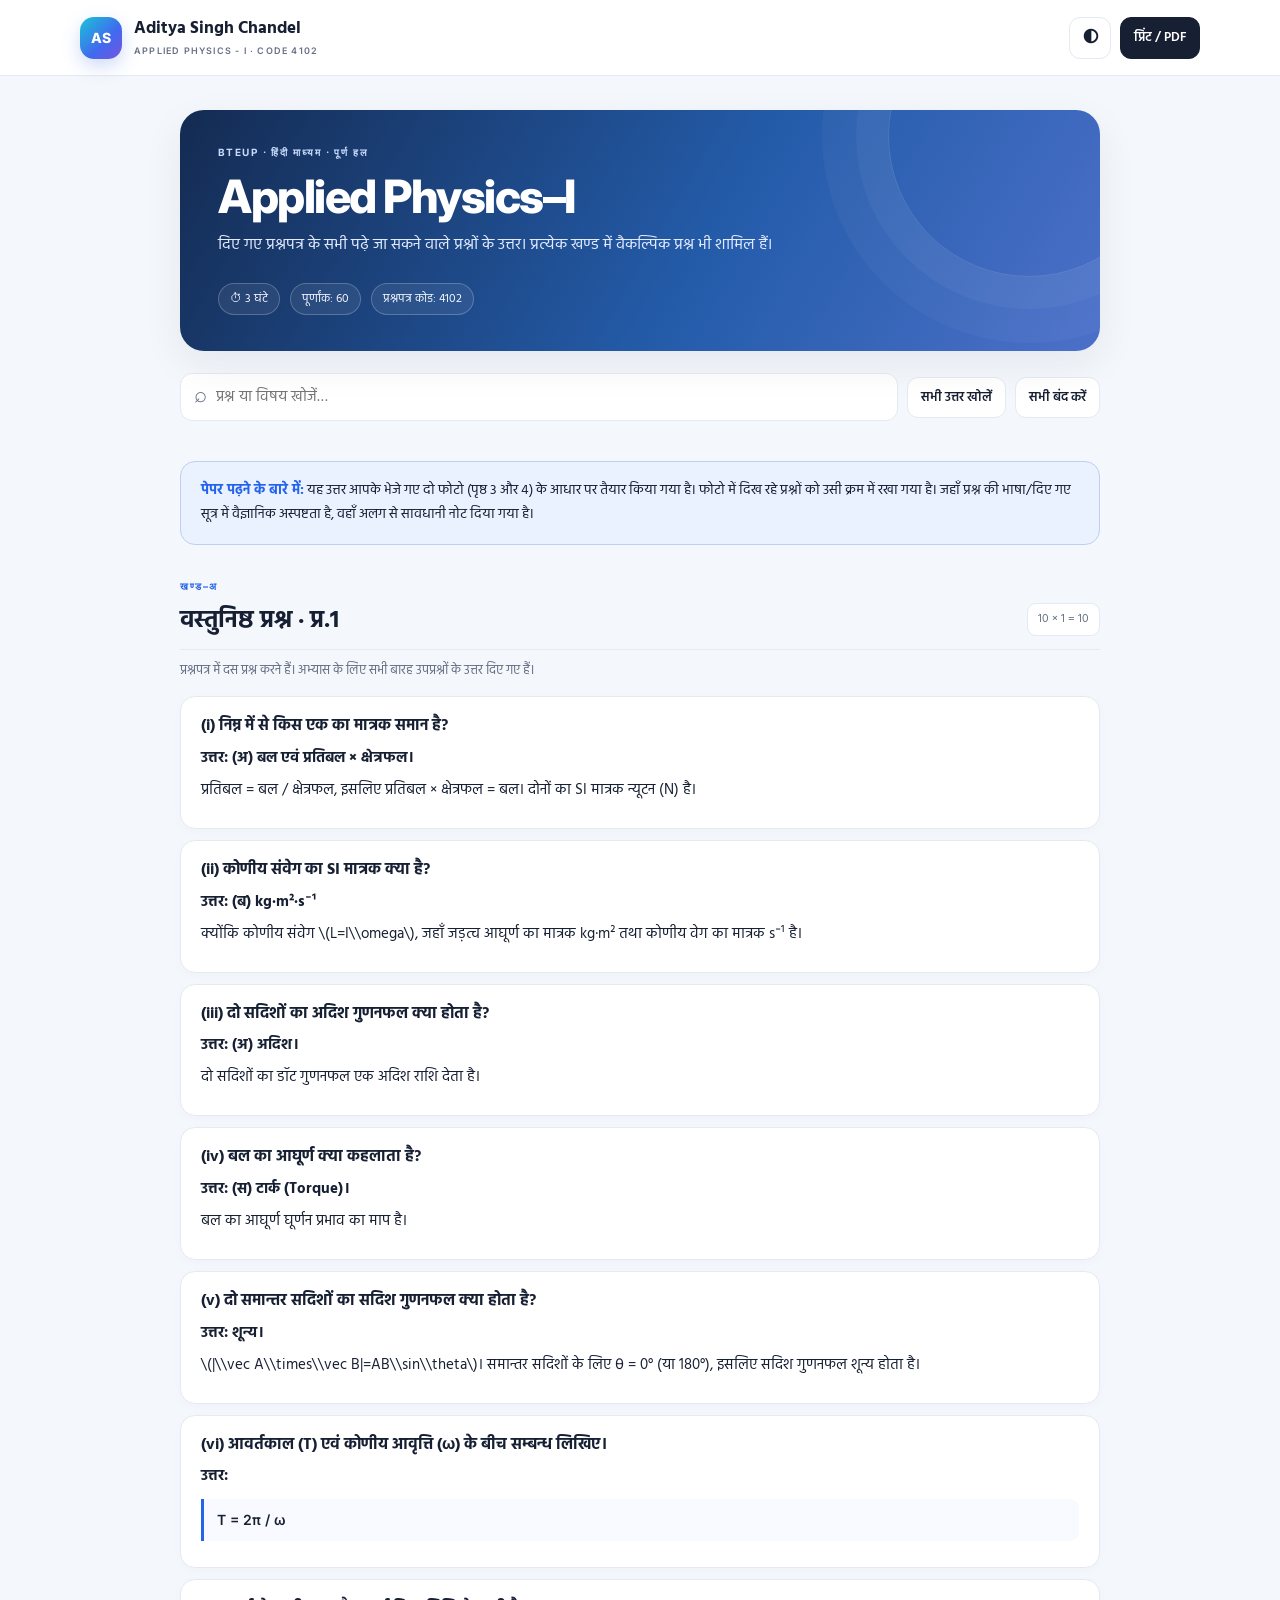
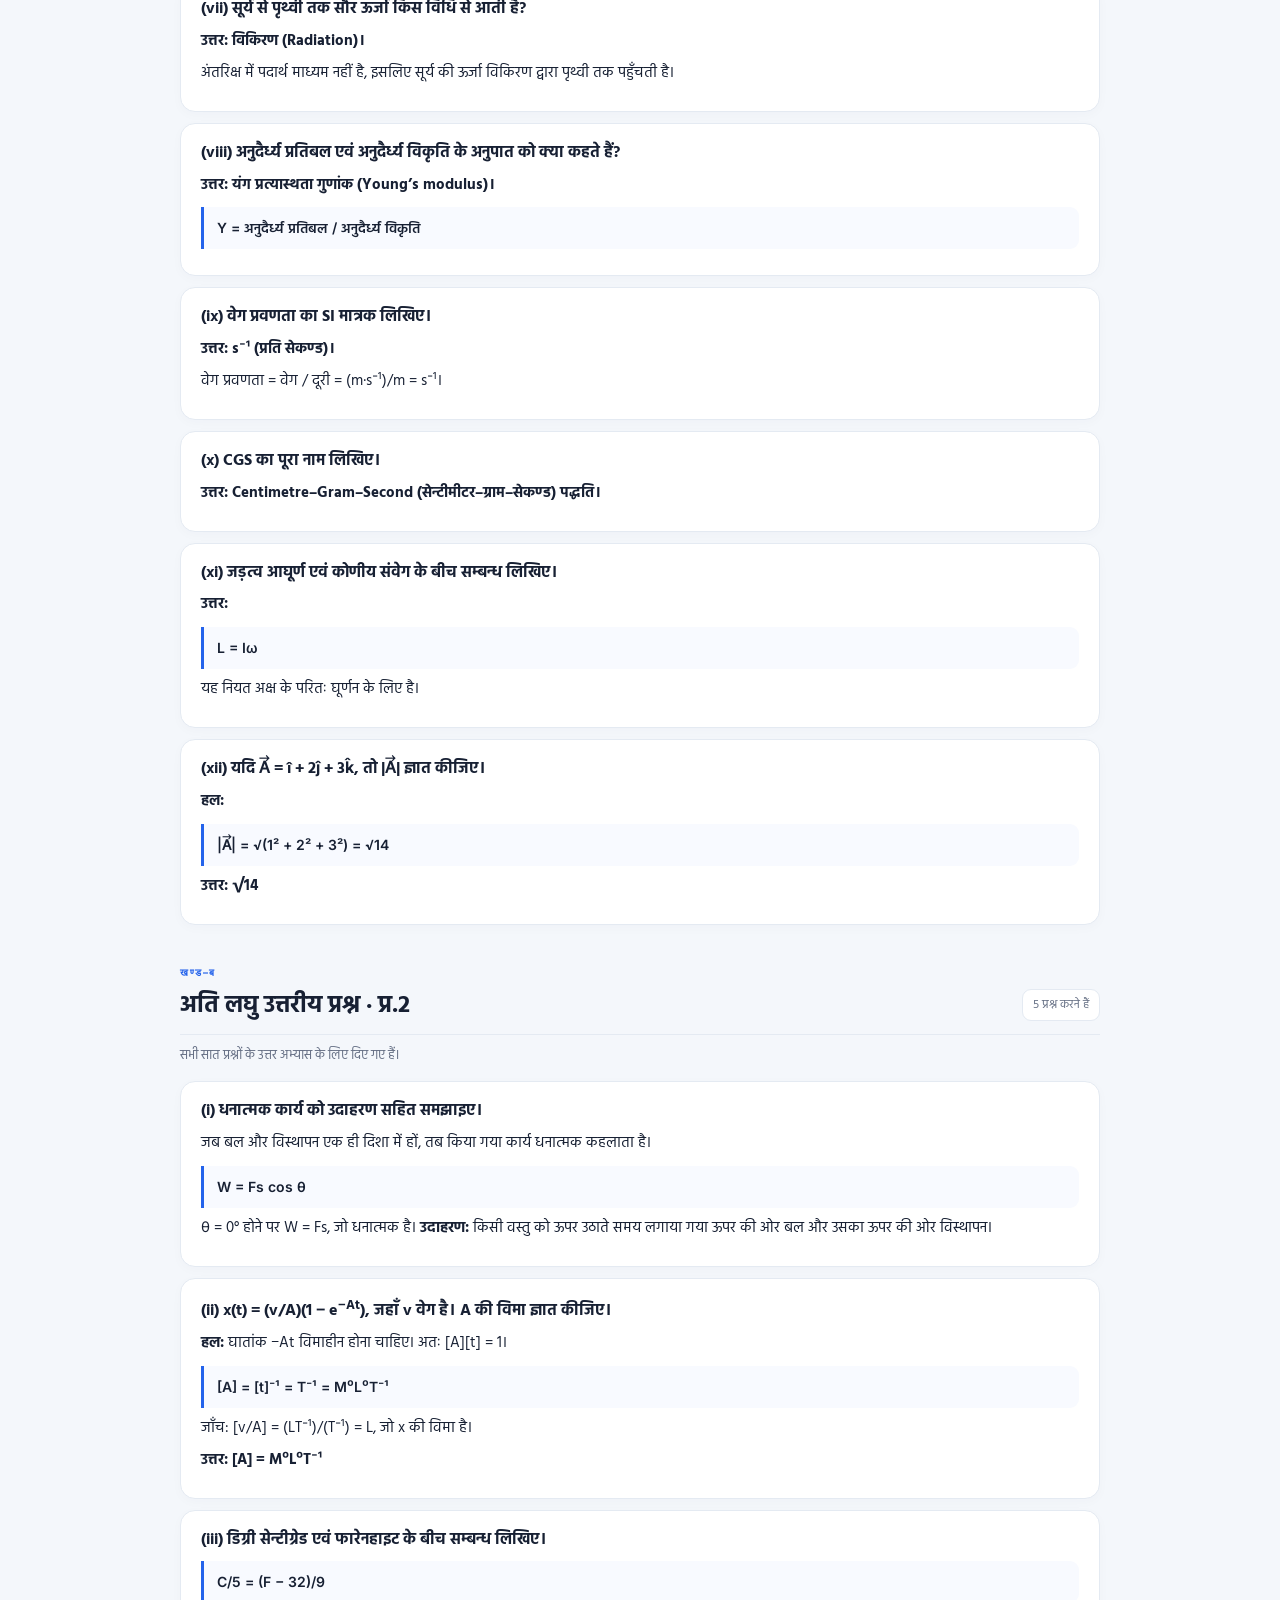
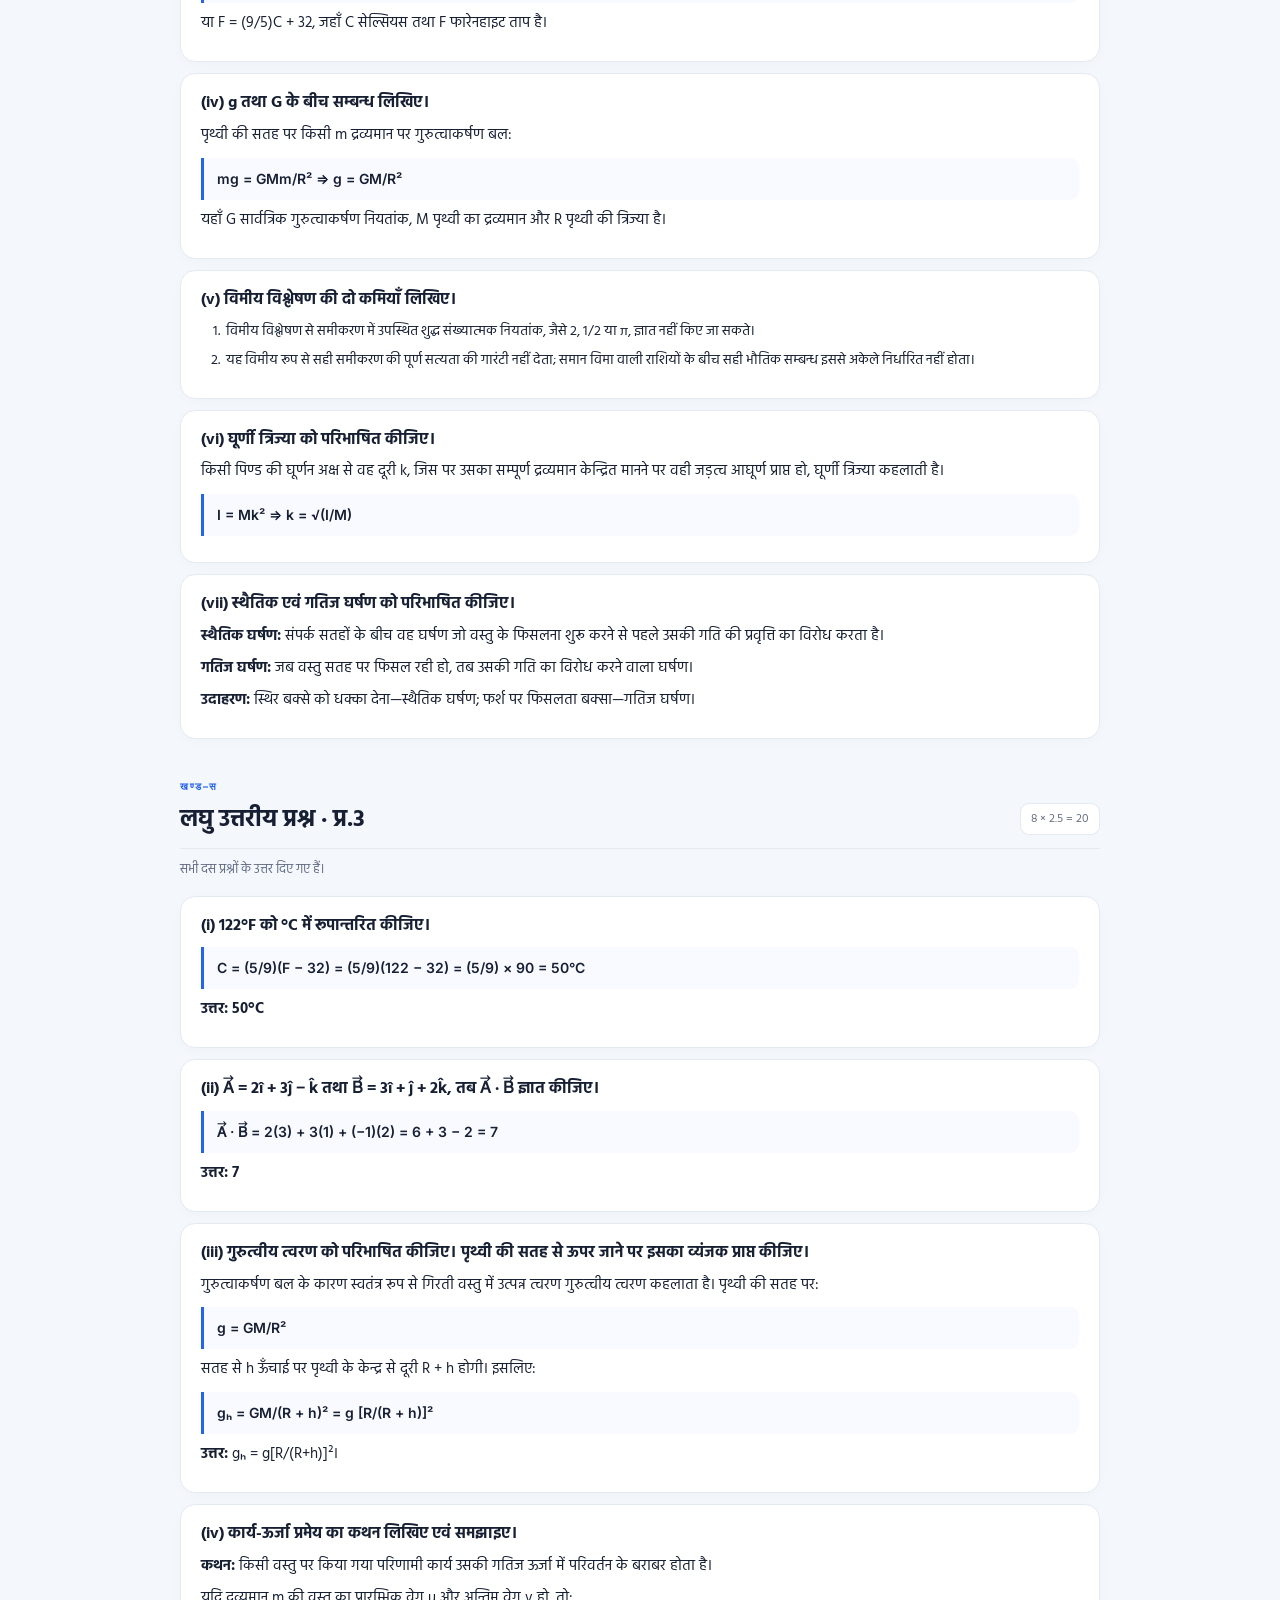
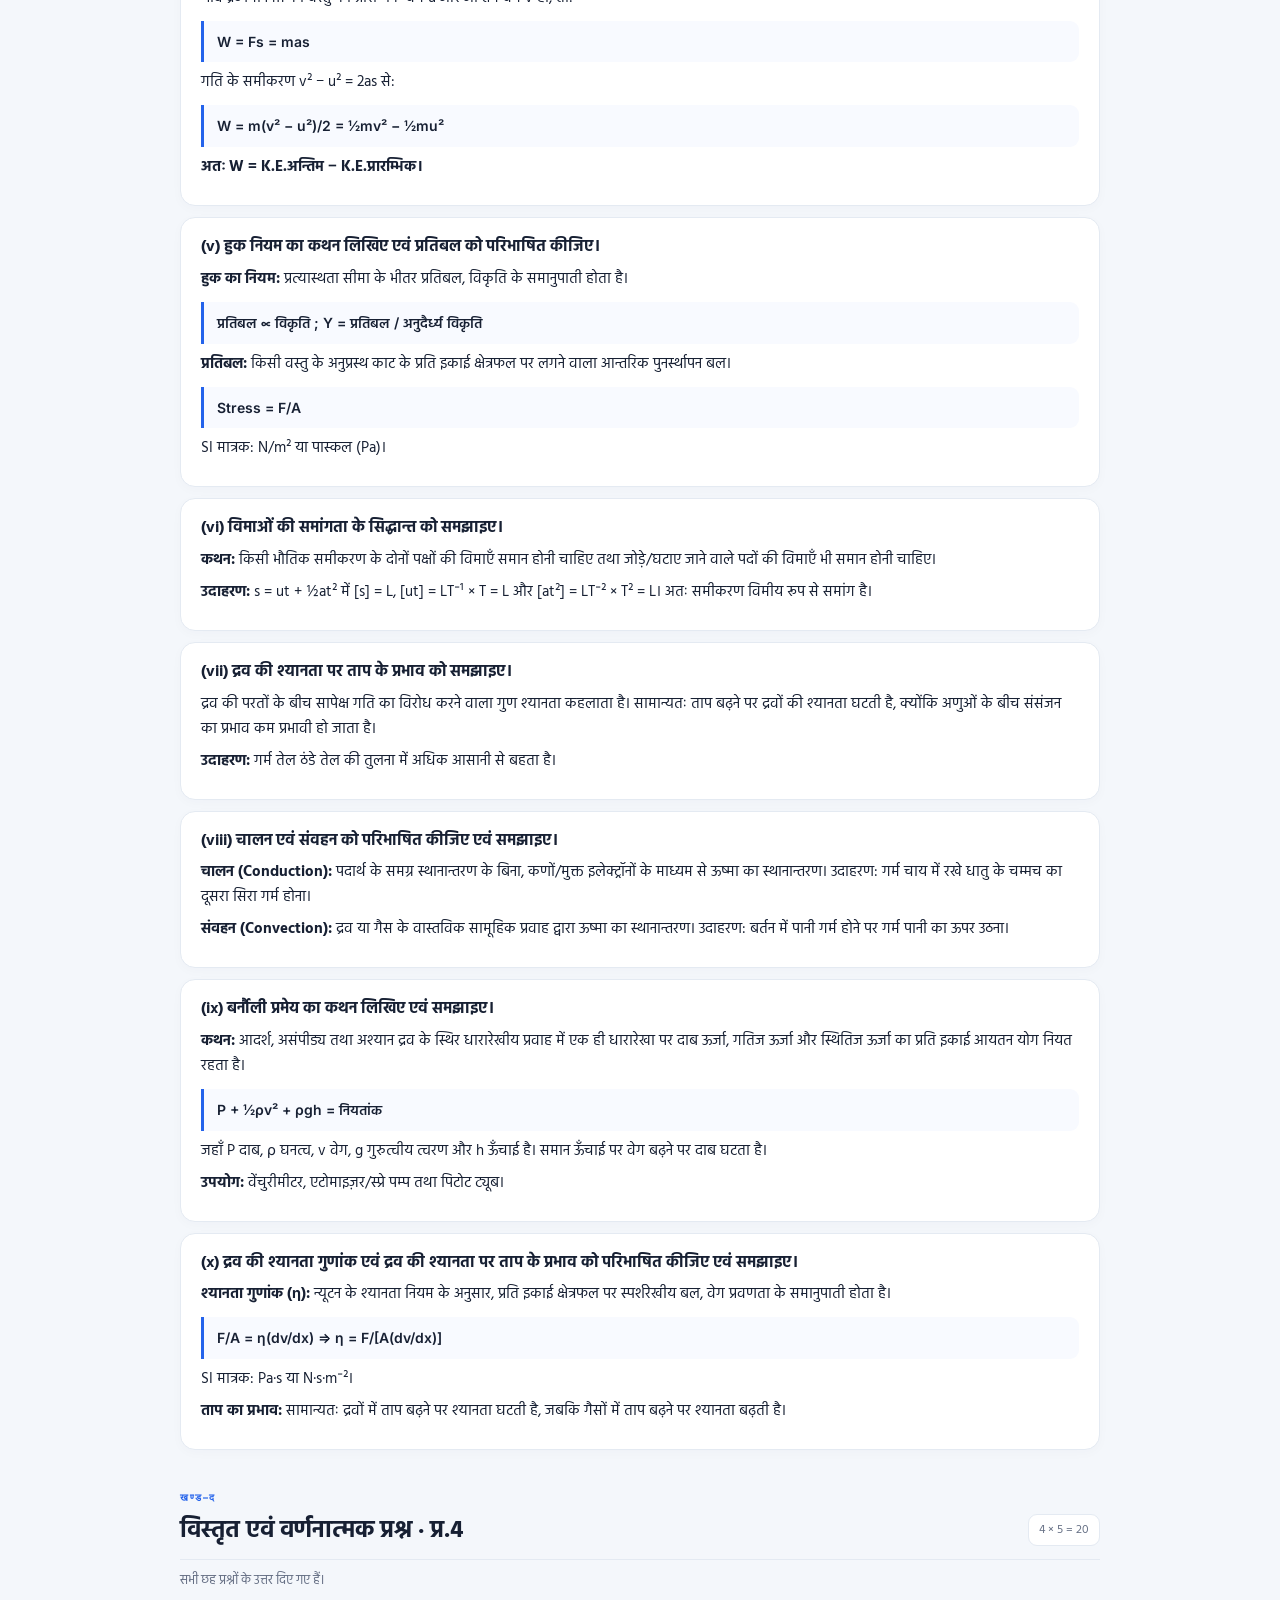
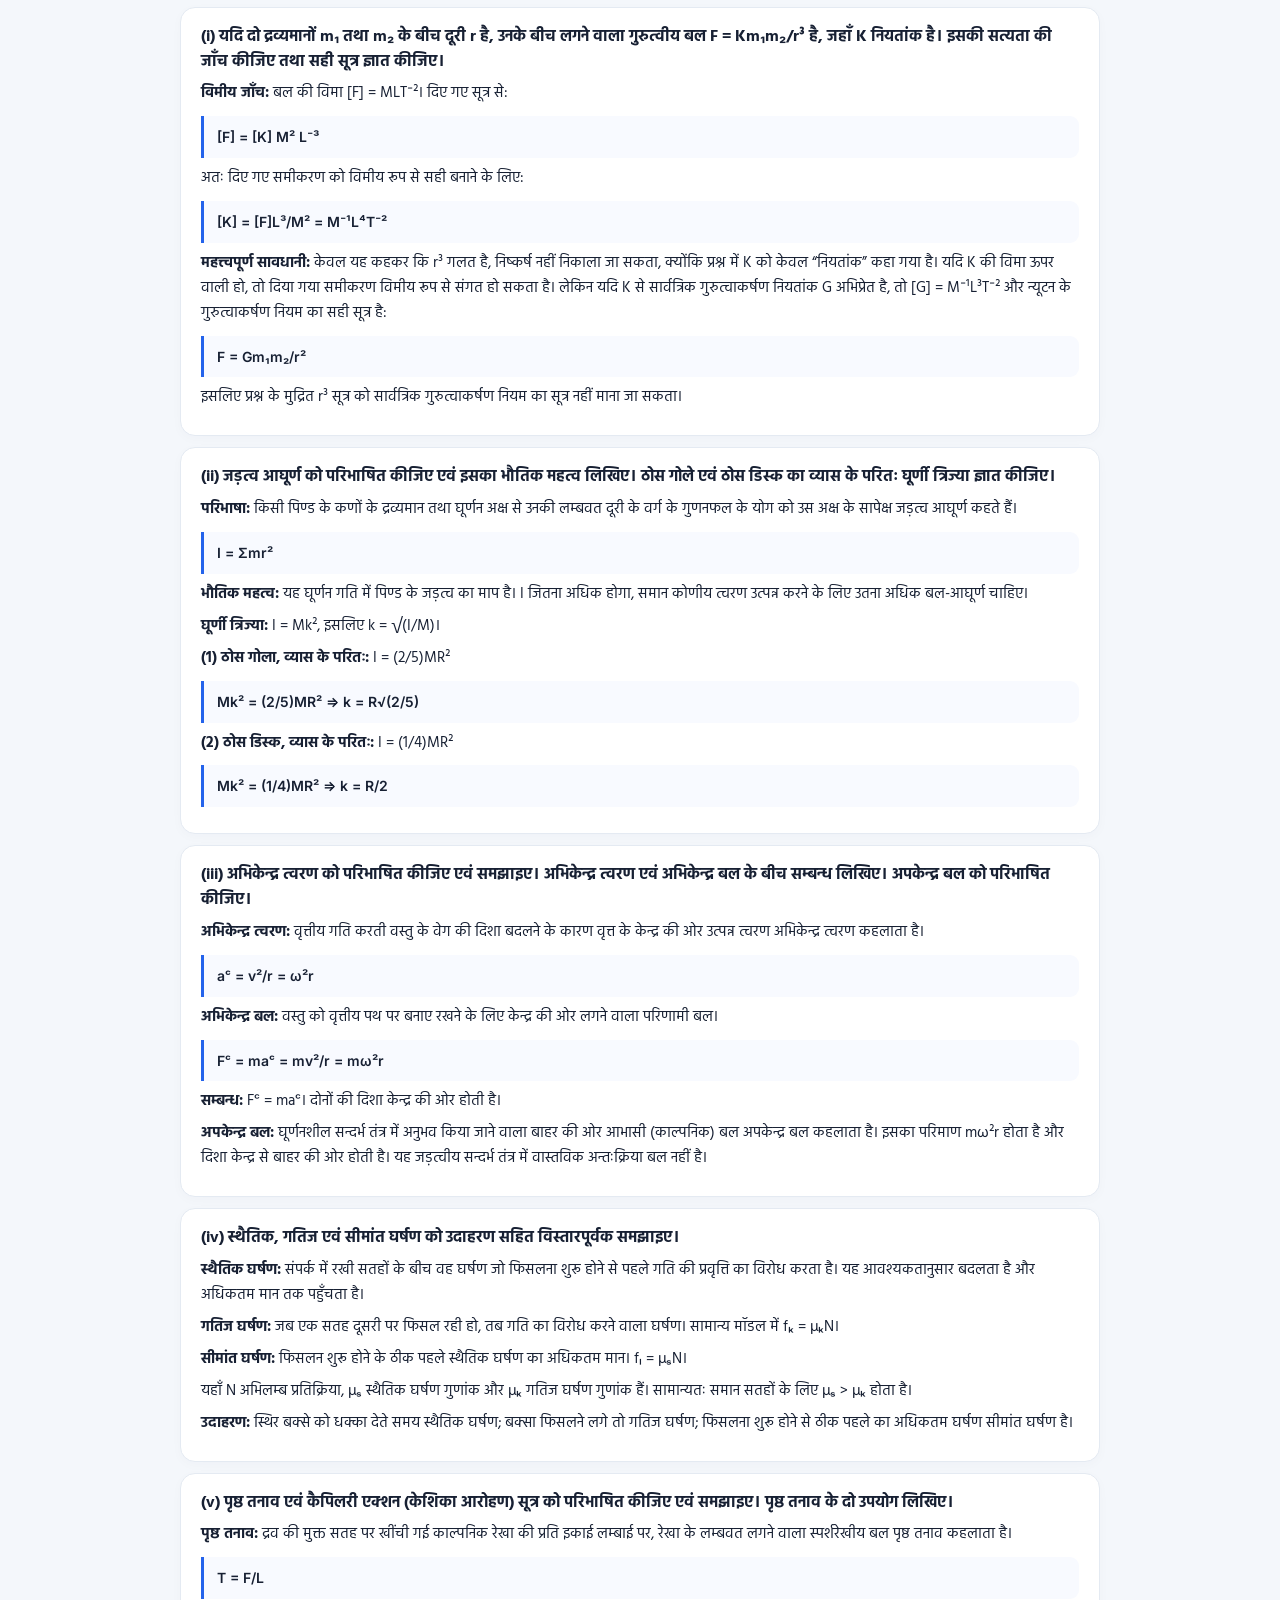
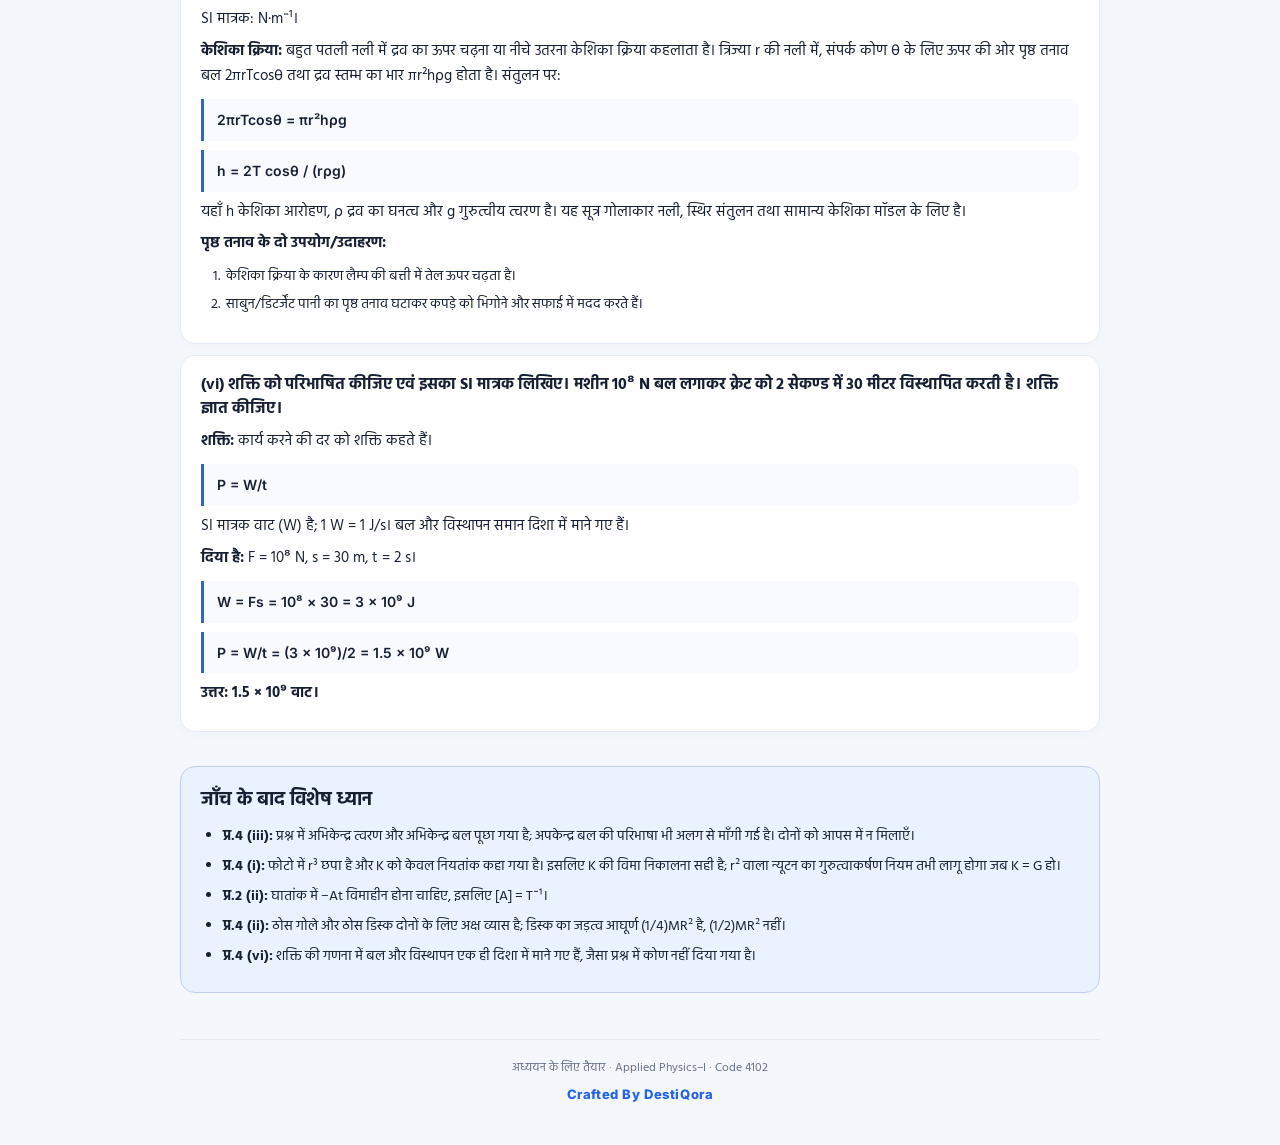
==== index.html @ e0d2d290 "Add files via upload" ====
<!DOCTYPE html>
<html lang="hi">
<head>
  <meta charset="UTF-8">
  <meta name="viewport" content="width=device-width, initial-scale=1.0">
  <meta name="description" content="Applied Physics-I Code 4102 के प्रश्नपत्र के सभी प्रश्नों के हल, सूत्र और व्याख्या।">
  <title>Applied Physics-I | Complete Solved Paper</title>
  <link rel="preconnect" href="https://fonts.googleapis.com">
  <link rel="preconnect" href="https://fonts.gstatic.com" crossorigin>
  <link href="https://fonts.googleapis.com/css2?family=Hind:wght@400;500;600;700&family=Inter:wght@400;500;600;700;800&display=swap" rel="stylesheet">
  <link rel="stylesheet" href="style.css">
</head>
<body>
  <header class="topbar">
    <div class="brand">
      <div class="brand-mark">AS</div>
      <div>
        <div class="brand-name">Aditya Singh Chandel</div>
        <div class="brand-sub">APPLIED PHYSICS - I · CODE 4102</div>
      </div>
    </div>
    <div class="top-actions">
      <button class="icon-btn" id="themeBtn" type="button" aria-label="Toggle theme" title="थीम बदलें">◐</button>
      <button class="print-btn" type="button" onclick="window.print()">प्रिंट / PDF</button>
    </div>
  </header>

  <main class="container">
    <section class="hero">
      <div class="eyebrow">BTEUP · हिंदी माध्यम · पूर्ण हल</div>
      <h1>Applied Physics–I</h1>
      <p>दिए गए प्रश्नपत्र के सभी पढ़े जा सकने वाले प्रश्नों के उत्तर। प्रत्येक खण्ड में वैकल्पिक प्रश्न भी शामिल हैं।</p>
      <div class="meta-row">
        <span>⏱ 3 घंटे</span><span>पूर्णांक: 60</span><span>प्रश्नपत्र कोड: 4102</span>
      </div>
    </section>

    <div class="toolbar">
      <label class="search-wrap">
        <span>⌕</span>
        <input id="searchInput" type="search" placeholder="प्रश्न या विषय खोजें…">
      </label>
      <button class="utility-btn" id="expandBtn" type="button">सभी उत्तर खोलें</button>
      <button class="utility-btn" id="collapseBtn" type="button">सभी बंद करें</button>
    </div>
    <p class="search-status" id="searchStatus" aria-live="polite"></p>

    <section class="paper-note">
      <strong>पेपर पढ़ने के बारे में:</strong> यह उत्तर आपके भेजे गए दो फोटो (पृष्ठ 3 और 4) के आधार पर तैयार किया गया है। फोटो में दिख रहे प्रश्नों को उसी क्रम में रखा गया है। जहाँ प्रश्न की भाषा/दिए गए सूत्र में वैज्ञानिक अस्पष्टता है, वहाँ अलग से सावधानी नोट दिया गया है।
    </section>

    <section class="section" id="section-a">
      <div class="section-heading">
        <div><span class="section-kicker">खण्ड–अ</span><h2>वस्तुनिष्ठ प्रश्न · प्र.1</h2></div>
        <span class="marks">10 × 1 = 10</span>
      </div>
      <p class="instruction">प्रश्नपत्र में दस प्रश्न करने हैं। अभ्यास के लिए सभी बारह उपप्रश्नों के उत्तर दिए गए हैं।</p>

      <article class="qa"><h3>(i) निम्न में से किस एक का मात्रक समान है?</h3>
        <p><b>उत्तर: (अ) बल एवं प्रतिबल × क्षेत्रफल।</b></p>
        <p>प्रतिबल = बल / क्षेत्रफल, इसलिए प्रतिबल × क्षेत्रफल = बल। दोनों का SI मात्रक न्यूटन (N) है।</p>
      </article>
      <article class="qa"><h3>(ii) कोणीय संवेग का SI मात्रक क्या है?</h3>
        <p><b>उत्तर: (ब) kg·m²·s⁻¹</b></p>
        <p>क्योंकि कोणीय संवेग \(L=I\\omega\), जहाँ जड़त्व आघूर्ण का मात्रक kg·m² तथा कोणीय वेग का मात्रक s⁻¹ है।</p>
      </article>
      <article class="qa"><h3>(iii) दो सदिशों का अदिश गुणनफल क्या होता है?</h3>
        <p><b>उत्तर: (अ) अदिश।</b></p>
        <p>दो सदिशों का डॉट गुणनफल एक अदिश राशि देता है।</p>
      </article>
      <article class="qa"><h3>(iv) बल का आघूर्ण क्या कहलाता है?</h3>
        <p><b>उत्तर: (स) टार्क (Torque)।</b></p>
        <p>बल का आघूर्ण घूर्णन प्रभाव का माप है।</p>
      </article>
      <article class="qa"><h3>(v) दो समान्तर सदिशों का सदिश गुणनफल क्या होता है?</h3>
        <p><b>उत्तर: शून्य।</b></p>
        <p>\(|\\vec A\\times\\vec B|=AB\\sin\\theta\)। समान्तर सदिशों के लिए θ = 0° (या 180°), इसलिए सदिश गुणनफल शून्य होता है।</p>
      </article>
      <article class="qa"><h3>(vi) आवर्तकाल (T) एवं कोणीय आवृत्ति (ω) के बीच सम्बन्ध लिखिए।</h3>
        <p><b>उत्तर:</b></p><div class="formula">T = 2π / ω</div>
      </article>
      <article class="qa"><h3>(vii) सूर्य से पृथ्वी तक सौर ऊर्जा किस विधि से आती है?</h3>
        <p><b>उत्तर: विकिरण (Radiation)।</b></p>
        <p>अंतरिक्ष में पदार्थ माध्यम नहीं है, इसलिए सूर्य की ऊर्जा विकिरण द्वारा पृथ्वी तक पहुँचती है।</p>
      </article>
      <article class="qa"><h3>(viii) अनुदैर्ध्य प्रतिबल एवं अनुदैर्ध्य विकृति के अनुपात को क्या कहते हैं?</h3>
        <p><b>उत्तर: यंग प्रत्यास्थता गुणांक (Young’s modulus)।</b></p>
        <div class="formula">Y = अनुदैर्ध्य प्रतिबल / अनुदैर्ध्य विकृति</div>
      </article>
      <article class="qa"><h3>(ix) वेग प्रवणता का SI मात्रक लिखिए।</h3>
        <p><b>उत्तर: s⁻¹ (प्रति सेकण्ड)।</b></p>
        <p>वेग प्रवणता = वेग / दूरी = (m·s⁻¹)/m = s⁻¹।</p>
      </article>
      <article class="qa"><h3>(x) CGS का पूरा नाम लिखिए।</h3>
        <p><b>उत्तर: Centimetre–Gram–Second (सेन्टीमीटर–ग्राम–सेकण्ड) पद्धति।</b></p>
      </article>
      <article class="qa"><h3>(xi) जड़त्व आघूर्ण एवं कोणीय संवेग के बीच सम्बन्ध लिखिए।</h3>
        <p><b>उत्तर:</b></p><div class="formula">L = Iω</div>
        <p>यह नियत अक्ष के परितः घूर्णन के लिए है।</p>
      </article>
      <article class="qa"><h3>(xii) यदि A⃗ = î + 2ĵ + 3k̂, तो |A⃗| ज्ञात कीजिए।</h3>
        <p><b>हल:</b></p>
        <div class="formula">|A⃗| = √(1² + 2² + 3²) = √14</div>
        <p><b>उत्तर: √14</b></p>
      </article>
    </section>

    <section class="section" id="section-b">
      <div class="section-heading">
        <div><span class="section-kicker">खण्ड–ब</span><h2>अति लघु उत्तरीय प्रश्न · प्र.2</h2></div>
        <span class="marks">5 प्रश्न करने हैं</span>
      </div>
      <p class="instruction">सभी सात प्रश्नों के उत्तर अभ्यास के लिए दिए गए हैं।</p>

      <article class="qa"><h3>(i) धनात्मक कार्य को उदाहरण सहित समझाइए।</h3>
        <p>जब बल और विस्थापन एक ही दिशा में हों, तब किया गया कार्य धनात्मक कहलाता है।</p>
        <div class="formula">W = Fs cos θ</div>
        <p>θ = 0° होने पर W = Fs, जो धनात्मक है। <b>उदाहरण:</b> किसी वस्तु को ऊपर उठाते समय लगाया गया ऊपर की ओर बल और उसका ऊपर की ओर विस्थापन।</p>
      </article>
      <article class="qa"><h3>(ii) x(t) = (v/A)(1 − e<sup>−At</sup>), जहाँ v वेग है। A की विमा ज्ञात कीजिए।</h3>
        <p><b>हल:</b> घातांक −At विमाहीन होना चाहिए। अतः [A][t] = 1।</p>
        <div class="formula">[A] = [t]⁻¹ = T⁻¹ = M⁰L⁰T⁻¹</div>
        <p>जाँच: [v/A] = (LT⁻¹)/(T⁻¹) = L, जो x की विमा है।</p>
        <p><b>उत्तर: [A] = M⁰L⁰T⁻¹</b></p>
      </article>
      <article class="qa"><h3>(iii) डिग्री सेन्टीग्रेड एवं फारेनहाइट के बीच सम्बन्ध लिखिए।</h3>
        <div class="formula">C/5 = (F − 32)/9</div>
        <p>या F = (9/5)C + 32, जहाँ C सेल्सियस तथा F फारेनहाइट ताप है।</p>
      </article>
      <article class="qa"><h3>(iv) g तथा G के बीच सम्बन्ध लिखिए।</h3>
        <p>पृथ्वी की सतह पर किसी m द्रव्यमान पर गुरुत्वाकर्षण बल:</p>
        <div class="formula">mg = GMm/R²  ⇒  g = GM/R²</div>
        <p>यहाँ G सार्वत्रिक गुरुत्वाकर्षण नियतांक, M पृथ्वी का द्रव्यमान और R पृथ्वी की त्रिज्या है।</p>
      </article>
      <article class="qa"><h3>(v) विमीय विश्लेषण की दो कमियाँ लिखिए।</h3>
        <ol><li>विमीय विश्लेषण से समीकरण में उपस्थित शुद्ध संख्यात्मक नियतांक, जैसे 2, 1/2 या π, ज्ञात नहीं किए जा सकते।</li><li>यह विमीय रूप से सही समीकरण की पूर्ण सत्यता की गारंटी नहीं देता; समान विमा वाली राशियों के बीच सही भौतिक सम्बन्ध इससे अकेले निर्धारित नहीं होता।</li></ol>
      </article>
      <article class="qa"><h3>(vi) घूर्णी त्रिज्या को परिभाषित कीजिए।</h3>
        <p>किसी पिण्ड की घूर्णन अक्ष से वह दूरी k, जिस पर उसका सम्पूर्ण द्रव्यमान केन्द्रित मानने पर वही जड़त्व आघूर्ण प्राप्त हो, घूर्णी त्रिज्या कहलाती है।</p>
        <div class="formula">I = Mk²  ⇒  k = √(I/M)</div>
      </article>
      <article class="qa"><h3>(vii) स्थैतिक एवं गतिज घर्षण को परिभाषित कीजिए।</h3>
        <p><b>स्थैतिक घर्षण:</b> संपर्क सतहों के बीच वह घर्षण जो वस्तु के फिसलना शुरू करने से पहले उसकी गति की प्रवृत्ति का विरोध करता है।</p>
        <p><b>गतिज घर्षण:</b> जब वस्तु सतह पर फिसल रही हो, तब उसकी गति का विरोध करने वाला घर्षण।</p>
        <p><b>उदाहरण:</b> स्थिर बक्से को धक्का देना—स्थैतिक घर्षण; फर्श पर फिसलता बक्सा—गतिज घर्षण।</p>
      </article>
    </section>

    <section class="section" id="section-c">
      <div class="section-heading">
        <div><span class="section-kicker">खण्ड–स</span><h2>लघु उत्तरीय प्रश्न · प्र.3</h2></div>
        <span class="marks">8 × 2.5 = 20</span>
      </div>
      <p class="instruction">सभी दस प्रश्नों के उत्तर दिए गए हैं।</p>

      <article class="qa"><h3>(i) 122°F को °C में रूपान्तरित कीजिए।</h3>
        <div class="formula">C = (5/9)(F − 32) = (5/9)(122 − 32) = (5/9) × 90 = 50°C</div>
        <p><b>उत्तर: 50°C</b></p>
      </article>
      <article class="qa"><h3>(ii) A⃗ = 2î + 3ĵ − k̂ तथा B⃗ = 3î + ĵ + 2k̂, तब A⃗ · B⃗ ज्ञात कीजिए।</h3>
        <div class="formula">A⃗ · B⃗ = 2(3) + 3(1) + (−1)(2) = 6 + 3 − 2 = 7</div>
        <p><b>उत्तर: 7</b></p>
      </article>
      <article class="qa"><h3>(iii) गुरुत्वीय त्वरण को परिभाषित कीजिए। पृथ्वी की सतह से ऊपर जाने पर इसका व्यंजक प्राप्त कीजिए।</h3>
        <p>गुरुत्वाकर्षण बल के कारण स्वतंत्र रूप से गिरती वस्तु में उत्पन्न त्वरण गुरुत्वीय त्वरण कहलाता है। पृथ्वी की सतह पर:</p>
        <div class="formula">g = GM/R²</div>
        <p>सतह से h ऊँचाई पर पृथ्वी के केन्द्र से दूरी R + h होगी। इसलिए:</p>
        <div class="formula">gₕ = GM/(R + h)² = g [R/(R + h)]²</div>
        <p><b>उत्तर:</b> gₕ = g[R/(R+h)]²।</p>
      </article>
      <article class="qa"><h3>(iv) कार्य-ऊर्जा प्रमेय का कथन लिखिए एवं समझाइए।</h3>
        <p><b>कथन:</b> किसी वस्तु पर किया गया परिणामी कार्य उसकी गतिज ऊर्जा में परिवर्तन के बराबर होता है।</p>
        <p>यदि द्रव्यमान m की वस्तु का प्रारम्भिक वेग u और अन्तिम वेग v हो, तो:</p>
        <div class="formula">W = Fs = mas</div>
        <p>गति के समीकरण v² − u² = 2as से:</p>
        <div class="formula">W = m(v² − u²)/2 = ½mv² − ½mu²</div>
        <p><b>अतः W = K.E.अन्तिम − K.E.प्रारम्भिक।</b></p>
      </article>
      <article class="qa"><h3>(v) हुक नियम का कथन लिखिए एवं प्रतिबल को परिभाषित कीजिए।</h3>
        <p><b>हुक का नियम:</b> प्रत्यास्थता सीमा के भीतर प्रतिबल, विकृति के समानुपाती होता है।</p>
        <div class="formula">प्रतिबल ∝ विकृति ;  Y = प्रतिबल / अनुदैर्ध्य विकृति</div>
        <p><b>प्रतिबल:</b> किसी वस्तु के अनुप्रस्थ काट के प्रति इकाई क्षेत्रफल पर लगने वाला आन्तरिक पुनर्स्थापन बल।</p>
        <div class="formula">Stress = F/A</div>
        <p>SI मात्रक: N/m² या पास्कल (Pa)।</p>
      </article>
      <article class="qa"><h3>(vi) विमाओं की समांगता के सिद्धान्त को समझाइए।</h3>
        <p><b>कथन:</b> किसी भौतिक समीकरण के दोनों पक्षों की विमाएँ समान होनी चाहिए तथा जोड़े/घटाए जाने वाले पदों की विमाएँ भी समान होनी चाहिए।</p>
        <p><b>उदाहरण:</b> s = ut + ½at² में [s] = L, [ut] = LT⁻¹ × T = L और [at²] = LT⁻² × T² = L। अतः समीकरण विमीय रूप से समांग है।</p>
      </article>
      <article class="qa"><h3>(vii) द्रव की श्यानता पर ताप के प्रभाव को समझाइए।</h3>
        <p>द्रव की परतों के बीच सापेक्ष गति का विरोध करने वाला गुण श्यानता कहलाता है। सामान्यतः ताप बढ़ने पर द्रवों की श्यानता घटती है, क्योंकि अणुओं के बीच संसंजन का प्रभाव कम प्रभावी हो जाता है।</p>
        <p><b>उदाहरण:</b> गर्म तेल ठंडे तेल की तुलना में अधिक आसानी से बहता है।</p>
      </article>
      <article class="qa"><h3>(viii) चालन एवं संवहन को परिभाषित कीजिए एवं समझाइए।</h3>
        <p><b>चालन (Conduction):</b> पदार्थ के समग्र स्थानान्तरण के बिना, कणों/मुक्त इलेक्ट्रॉनों के माध्यम से ऊष्मा का स्थानान्तरण। उदाहरण: गर्म चाय में रखे धातु के चम्मच का दूसरा सिरा गर्म होना।</p>
        <p><b>संवहन (Convection):</b> द्रव या गैस के वास्तविक सामूहिक प्रवाह द्वारा ऊष्मा का स्थानान्तरण। उदाहरण: बर्तन में पानी गर्म होने पर गर्म पानी का ऊपर उठना।</p>
      </article>
      <article class="qa"><h3>(ix) बर्नौली प्रमेय का कथन लिखिए एवं समझाइए।</h3>
        <p><b>कथन:</b> आदर्श, असंपीड्य तथा अश्यान द्रव के स्थिर धारारेखीय प्रवाह में एक ही धारारेखा पर दाब ऊर्जा, गतिज ऊर्जा और स्थितिज ऊर्जा का प्रति इकाई आयतन योग नियत रहता है।</p>
        <div class="formula">P + ½ρv² + ρgh = नियतांक</div>
        <p>जहाँ P दाब, ρ घनत्व, v वेग, g गुरुत्वीय त्वरण और h ऊँचाई है। समान ऊँचाई पर वेग बढ़ने पर दाब घटता है।</p>
        <p><b>उपयोग:</b> वेंचुरीमीटर, एटोमाइज़र/स्प्रे पम्प तथा पिटोट ट्यूब।</p>
      </article>
      <article class="qa"><h3>(x) द्रव की श्यानता गुणांक एवं द्रव की श्यानता पर ताप के प्रभाव को परिभाषित कीजिए एवं समझाइए।</h3>
        <p><b>श्यानता गुणांक (η):</b> न्यूटन के श्यानता नियम के अनुसार, प्रति इकाई क्षेत्रफल पर स्पर्शरेखीय बल, वेग प्रवणता के समानुपाती होता है।</p>
        <div class="formula">F/A = η(dv/dx)  ⇒  η = F/[A(dv/dx)]</div>
        <p>SI मात्रक: Pa·s या N·s·m⁻²।</p>
        <p><b>ताप का प्रभाव:</b> सामान्यतः द्रवों में ताप बढ़ने पर श्यानता घटती है, जबकि गैसों में ताप बढ़ने पर श्यानता बढ़ती है।</p>
      </article>
    </section>

    <section class="section" id="section-d">
      <div class="section-heading">
        <div><span class="section-kicker">खण्ड–द</span><h2>विस्तृत एवं वर्णनात्मक प्रश्न · प्र.4</h2></div>
        <span class="marks">4 × 5 = 20</span>
      </div>
      <p class="instruction">सभी छह प्रश्नों के उत्तर दिए गए हैं।</p>

      <article class="qa"><h3>(i) यदि दो द्रव्यमानों m₁ तथा m₂ के बीच दूरी r है, उनके बीच लगने वाला गुरुत्वीय बल F = Km₁m₂/r³ है, जहाँ K नियतांक है। इसकी सत्यता की जाँच कीजिए तथा सही सूत्र ज्ञात कीजिए।</h3>
        <p><b>विमीय जाँच:</b> बल की विमा [F] = MLT⁻²। दिए गए सूत्र से:</p>
        <div class="formula">[F] = [K] M² L⁻³</div>
        <p>अतः दिए गए समीकरण को विमीय रूप से सही बनाने के लिए:</p>
        <div class="formula">[K] = [F]L³/M² = M⁻¹L⁴T⁻²</div>
        <p><b>महत्त्वपूर्ण सावधानी:</b> केवल यह कहकर कि r³ गलत है, निष्कर्ष नहीं निकाला जा सकता, क्योंकि प्रश्न में K को केवल “नियतांक” कहा गया है। यदि K की विमा ऊपर वाली हो, तो दिया गया समीकरण विमीय रूप से संगत हो सकता है। लेकिन यदि K से सार्वत्रिक गुरुत्वाकर्षण नियतांक G अभिप्रेत है, तो [G] = M⁻¹L³T⁻² और न्यूटन के गुरुत्वाकर्षण नियम का सही सूत्र है:</p>
        <div class="formula">F = Gm₁m₂/r²</div>
        <p>इसलिए प्रश्न के मुद्रित r³ सूत्र को सार्वत्रिक गुरुत्वाकर्षण नियम का सूत्र नहीं माना जा सकता।</p>
      </article>
      <article class="qa"><h3>(ii) जड़त्व आघूर्ण को परिभाषित कीजिए एवं इसका भौतिक महत्व लिखिए। ठोस गोले एवं ठोस डिस्क का व्यास के परितः घूर्णी त्रिज्या ज्ञात कीजिए।</h3>
        <p><b>परिभाषा:</b> किसी पिण्ड के कणों के द्रव्यमान तथा घूर्णन अक्ष से उनकी लम्बवत दूरी के वर्ग के गुणनफल के योग को उस अक्ष के सापेक्ष जड़त्व आघूर्ण कहते हैं।</p>
        <div class="formula">I = Σmr²</div>
        <p><b>भौतिक महत्व:</b> यह घूर्णन गति में पिण्ड के जड़त्व का माप है। I जितना अधिक होगा, समान कोणीय त्वरण उत्पन्न करने के लिए उतना अधिक बल-आघूर्ण चाहिए।</p>
        <p><b>घूर्णी त्रिज्या:</b> I = Mk², इसलिए k = √(I/M)।</p>
        <p><b>(1) ठोस गोला, व्यास के परितः:</b> I = (2/5)MR²</p>
        <div class="formula">Mk² = (2/5)MR²  ⇒  k = R√(2/5)</div>
        <p><b>(2) ठोस डिस्क, व्यास के परितः:</b> I = (1/4)MR²</p>
        <div class="formula">Mk² = (1/4)MR²  ⇒  k = R/2</div>
      </article>
      <article class="qa"><h3>(iii) अभिकेन्द्र त्वरण को परिभाषित कीजिए एवं समझाइए। अभिकेन्द्र त्वरण एवं अभिकेन्द्र बल के बीच सम्बन्ध लिखिए। अपकेन्द्र बल को परिभाषित कीजिए।</h3>
        <p><b>अभिकेन्द्र त्वरण:</b> वृत्तीय गति करती वस्तु के वेग की दिशा बदलने के कारण वृत्त के केन्द्र की ओर उत्पन्न त्वरण अभिकेन्द्र त्वरण कहलाता है।</p>
        <div class="formula">aᶜ = v²/r = ω²r</div>
        <p><b>अभिकेन्द्र बल:</b> वस्तु को वृत्तीय पथ पर बनाए रखने के लिए केन्द्र की ओर लगने वाला परिणामी बल।</p>
        <div class="formula">Fᶜ = maᶜ = mv²/r = mω²r</div>
        <p><b>सम्बन्ध:</b> Fᶜ = maᶜ। दोनों की दिशा केन्द्र की ओर होती है।</p>
        <p><b>अपकेन्द्र बल:</b> घूर्णनशील सन्दर्भ तंत्र में अनुभव किया जाने वाला बाहर की ओर आभासी (काल्पनिक) बल अपकेन्द्र बल कहलाता है। इसका परिमाण mω²r होता है और दिशा केन्द्र से बाहर की ओर होती है। यह जड़त्वीय सन्दर्भ तंत्र में वास्तविक अन्तःक्रिया बल नहीं है।</p>
      </article>
      <article class="qa"><h3>(iv) स्थैतिक, गतिज एवं सीमांत घर्षण को उदाहरण सहित विस्तारपूर्वक समझाइए।</h3>
        <p><b>स्थैतिक घर्षण:</b> संपर्क में रखी सतहों के बीच वह घर्षण जो फिसलना शुरू होने से पहले गति की प्रवृत्ति का विरोध करता है। यह आवश्यकतानुसार बदलता है और अधिकतम मान तक पहुँचता है।</p>
        <p><b>गतिज घर्षण:</b> जब एक सतह दूसरी पर फिसल रही हो, तब गति का विरोध करने वाला घर्षण। सामान्य मॉडल में fₖ = μₖN।</p>
        <p><b>सीमांत घर्षण:</b> फिसलन शुरू होने के ठीक पहले स्थैतिक घर्षण का अधिकतम मान। fₗ = μₛN।</p>
        <p>यहाँ N अभिलम्ब प्रतिक्रिया, μₛ स्थैतिक घर्षण गुणांक और μₖ गतिज घर्षण गुणांक हैं। सामान्यतः समान सतहों के लिए μₛ > μₖ होता है।</p>
        <p><b>उदाहरण:</b> स्थिर बक्से को धक्का देते समय स्थैतिक घर्षण; बक्सा फिसलने लगे तो गतिज घर्षण; फिसलना शुरू होने से ठीक पहले का अधिकतम घर्षण सीमांत घर्षण है।</p>
      </article>
      <article class="qa"><h3>(v) पृष्ठ तनाव एवं कैपिलरी एक्शन (केशिका आरोहण) सूत्र को परिभाषित कीजिए एवं समझाइए। पृष्ठ तनाव के दो उपयोग लिखिए।</h3>
        <p><b>पृष्ठ तनाव:</b> द्रव की मुक्त सतह पर खींची गई काल्पनिक रेखा की प्रति इकाई लम्बाई पर, रेखा के लम्बवत लगने वाला स्पर्शरेखीय बल पृष्ठ तनाव कहलाता है।</p>
        <div class="formula">T = F/L</div>
        <p>SI मात्रक: N·m⁻¹।</p>
        <p><b>केशिका क्रिया:</b> बहुत पतली नली में द्रव का ऊपर चढ़ना या नीचे उतरना केशिका क्रिया कहलाता है। त्रिज्या r की नली में, संपर्क कोण θ के लिए ऊपर की ओर पृष्ठ तनाव बल 2πrTcosθ तथा द्रव स्तम्भ का भार πr²hρg होता है। संतुलन पर:</p>
        <div class="formula">2πrTcosθ = πr²hρg</div>
        <div class="formula">h = 2T cosθ / (rρg)</div>
        <p>यहाँ h केशिका आरोहण, ρ द्रव का घनत्व और g गुरुत्वीय त्वरण है। यह सूत्र गोलाकार नली, स्थिर संतुलन तथा सामान्य केशिका मॉडल के लिए है।</p>
        <p><b>पृष्ठ तनाव के दो उपयोग/उदाहरण:</b></p>
        <ol><li>केशिका क्रिया के कारण लैम्प की बत्ती में तेल ऊपर चढ़ता है।</li><li>साबुन/डिटर्जेंट पानी का पृष्ठ तनाव घटाकर कपड़े को भिगोने और सफाई में मदद करते हैं।</li></ol>
      </article>
      <article class="qa"><h3>(vi) शक्ति को परिभाषित कीजिए एवं इसका SI मात्रक लिखिए। मशीन 10⁸ N बल लगाकर क्रेट को 2 सेकण्ड में 30 मीटर विस्थापित करती है। शक्ति ज्ञात कीजिए।</h3>
        <p><b>शक्ति:</b> कार्य करने की दर को शक्ति कहते हैं।</p>
        <div class="formula">P = W/t</div>
        <p>SI मात्रक वाट (W) है; 1 W = 1 J/s। बल और विस्थापन समान दिशा में माने गए हैं।</p>
        <p><b>दिया है:</b> F = 10⁸ N, s = 30 m, t = 2 s।</p>
        <div class="formula">W = Fs = 10⁸ × 30 = 3 × 10⁹ J</div>
        <div class="formula">P = W/t = (3 × 10⁹)/2 = 1.5 × 10⁹ W</div>
        <p><b>उत्तर: 1.5 × 10⁹ वाट।</b></p>
      </article>
    </section>

    <section class="check-panel">
      <h2>जाँच के बाद विशेष ध्यान</h2>
      <ul>
        <li><b>प्र.4 (iii):</b> प्रश्न में अभिकेन्द्र त्वरण और अभिकेन्द्र बल पूछा गया है; अपकेन्द्र बल की परिभाषा भी अलग से माँगी गई है। दोनों को आपस में न मिलाएँ।</li>
        <li><b>प्र.4 (i):</b> फोटो में r³ छपा है और K को केवल नियतांक कहा गया है। इसलिए K की विमा निकालना सही है; r² वाला न्यूटन का गुरुत्वाकर्षण नियम तभी लागू होगा जब K = G हो।</li>
        <li><b>प्र.2 (ii):</b> घातांक में −At विमाहीन होना चाहिए, इसलिए [A] = T⁻¹।</li>
        <li><b>प्र.4 (ii):</b> ठोस गोले और ठोस डिस्क दोनों के लिए अक्ष व्यास है; डिस्क का जड़त्व आघूर्ण (1/4)MR² है, (1/2)MR² नहीं।</li>
        <li><b>प्र.4 (vi):</b> शक्ति की गणना में बल और विस्थापन एक ही दिशा में माने गए हैं, जैसा प्रश्न में कोण नहीं दिया गया है।</li>
      </ul>
    </section>

    <footer class="footer">
      <div class="footer-line"></div>
      <p>अध्ययन के लिए तैयार · Applied Physics–I · Code 4102</p>
      <strong>Crafted By DestiQora</strong>
    </footer>
  </main>
  <script src="script.js"></script>
</body>
</html>
---- style.css ----
*{box-sizing:border-box} 
:root{--bg:#f4f7fb;--surface:#fff;--surface2:#f8faff;--text:#172033;--muted:#667085;--line:#e4eaf2;--accent:#2463eb;--accent2:#eaf1ff;--shadow:0 14px 40px rgba(25,45,80,.07)}
body.dark{--bg:#0c1220;--surface:#141d2e;--surface2:#19253a;--text:#edf2ff;--muted:#a6b2c8;--line:#2b3951;--accent:#86aaff;--accent2:#1c3156;--shadow:0 14px 40px rgba(0,0,0,.2)}
html{scroll-behavior:smooth}body{margin:0;background:var(--bg);color:var(--text);font-family:'Hind','Inter',sans-serif;line-height:1.72;transition:background .25s,color .25s}
.topbar{height:76px;padding:0 max(22px,calc((100% - 1120px)/2));display:flex;align-items:center;justify-content:space-between;background:var(--surface);border-bottom:1px solid var(--line);position:sticky;top:0;z-index:20;backdrop-filter:blur(14px)}
.brand{display:flex;align-items:center;gap:12px}.brand-mark{width:42px;height:42px;border-radius:14px;background:linear-gradient(135deg,#19c4d8,#4268ef 60%,#7656df);color:white;display:grid;place-items:center;font:800 14px Inter;box-shadow:0 7px 18px #4779df44}.brand-name{font-weight:700;font-size:17px;line-height:1.2}.brand-sub{font:600 9px Inter;letter-spacing:1.2px;color:var(--muted);margin-top:5px}.top-actions{display:flex;gap:9px}.icon-btn,.print-btn,.utility-btn{border:1px solid var(--line);background:var(--surface);color:var(--text);border-radius:11px;padding:9px 13px;font:600 13px 'Hind';cursor:pointer;transition:.2s}.icon-btn{font-size:19px;width:42px;padding:5px}.print-btn{background:var(--text);color:var(--surface);border-color:var(--text)}button:hover{transform:translateY(-1px);filter:brightness(.97)}
.container{width:min(920px,calc(100% - 32px));margin:34px auto 0}.hero{padding:36px 38px;border-radius:24px;background:linear-gradient(120deg,#142b52,#245caa 58%,#4c70c9);color:#fff;box-shadow:var(--shadow);position:relative;overflow:hidden}.hero:after{content:"";position:absolute;width:280px;height:280px;border:1px solid #ffffff22;border-radius:50%;right:-70px;top:-115px;box-shadow:0 0 0 32px #ffffff0a,0 0 0 66px #ffffff08}.eyebrow{font:700 10px Inter;letter-spacing:1.8px;text-transform:uppercase;color:#c9dcff}.hero h1{font:800 clamp(30px,5vw,46px) Inter;margin:9px 0 8px;letter-spacing:-1.5px}.hero p{max-width:620px;color:#e1eaff;margin:0;font-size:16px}.meta-row{display:flex;gap:10px;flex-wrap:wrap;margin-top:23px}.meta-row span{border:1px solid #ffffff38;background:#ffffff12;padding:5px 11px;border-radius:30px;font-size:12px;color:#f4f7ff}
.toolbar{display:flex;gap:9px;margin:22px 0 5px;align-items:center}.search-wrap{flex:1;display:flex;align-items:center;gap:9px;background:var(--surface);border:1px solid var(--line);border-radius:12px;padding:0 13px;min-width:150px}.search-wrap span{font-size:22px;color:var(--muted)}.search-wrap input{width:100%;border:0;outline:0;background:transparent;color:var(--text);font:15px 'Hind';padding:11px 0}.utility-btn{white-space:nowrap}.search-status{font-size:12px;color:var(--muted);min-height:17px;margin:4px 2px 12px}
.paper-note,.check-panel{padding:17px 20px;background:var(--accent2);border:1px solid color-mix(in srgb,var(--accent) 20%,var(--line));border-radius:15px;color:var(--text);margin:18px 0 26px;font-size:14px}.paper-note strong{color:var(--accent)}
.section{margin:28px 0 34px}.section-heading{display:flex;align-items:end;justify-content:space-between;gap:15px;padding-bottom:13px;border-bottom:1px solid var(--line)}.section-kicker{font:700 10px Inter;letter-spacing:1.5px;color:var(--accent);text-transform:uppercase}.section-heading h2{font-size:24px;line-height:1.25;margin:5px 0 0}.marks{font-size:12px;color:var(--muted);background:var(--surface);border:1px solid var(--line);padding:5px 10px;border-radius:9px;white-space:nowrap}.instruction{font-size:13px;color:var(--muted);margin:10px 0 14px}
.qa{background:var(--surface);border:1px solid var(--line);border-radius:15px;padding:17px 20px;margin:11px 0;box-shadow:0 3px 12px rgba(20,40,70,.025);transition:border .2s,transform .2s}.qa:hover{border-color:color-mix(in srgb,var(--accent) 42%,var(--line));transform:translateY(-1px)}.qa h3{font-size:16px;line-height:1.55;margin:0 0 8px;font-weight:700}.qa p{margin:7px 0;font-size:14.5px}.qa ol{padding-left:22px;margin:8px 0}.qa li{padding-left:3px;margin:4px 0;font-size:14px}.formula{font-family:'Inter','Hind',sans-serif;font-size:14px;font-weight:600;line-height:1.7;background:var(--surface2);border-left:3px solid var(--accent);padding:9px 13px;margin:9px 0;border-radius:0 9px 9px 0;overflow-wrap:anywhere;color:var(--text)}.qa[hidden]{display:none}
.check-panel h2{font-size:19px;margin:0 0 8px}.check-panel ul{margin:5px 0 0;padding-left:22px}.check-panel li{font-size:14px;margin:6px 0}.footer{text-align:center;color:var(--muted);padding:20px 0 36px}.footer-line{height:1px;background:var(--line);margin:0 0 18px}.footer p{font-size:12px;margin:0 0 3px}.footer strong{font:800 13px Inter;letter-spacing:.6px;color:var(--accent)}
@media(max-width:650px){.topbar{height:66px;padding:0 14px}.brand-mark{width:37px;height:37px}.brand-name{font-size:14px}.brand-sub{font-size:8px}.print-btn{font-size:12px;padding:8px 10px}.container{width:calc(100% - 22px);margin-top:18px}.hero{padding:27px 22px;border-radius:19px}.hero p{font-size:14px}.toolbar{flex-wrap:wrap}.search-wrap{flex-basis:100%}.utility-btn{flex:1}.section-heading h2{font-size:20px}.marks{font-size:10px}.qa{padding:14px 15px}.qa h3{font-size:15px}.qa p,.qa li{font-size:14px}.formula{font-size:13px}.paper-note,.check-panel{padding:14px}}
@media print{body{background:#fff;color:#111;font-size:11pt}.topbar,.toolbar,.search-status{display:none!important}.container{width:100%;margin:0}.hero{background:#fff;color:#111;box-shadow:none;border:1px solid #ccc;padding:15px 18px}.hero p,.eyebrow,.meta-row span{color:#333}.hero:after{display:none}.meta-row span{border:1px solid #aaa;background:#fff}.qa{break-inside:avoid;box-shadow:none;border:1px solid #ccc;padding:10px 13px}.section{break-before:auto}.section-heading{break-after:avoid}.paper-note,.check-panel{background:#fff;border:1px solid #bbb}.footer{padding-bottom:0}.qa[hidden]{display:block!important}a{color:#000}}
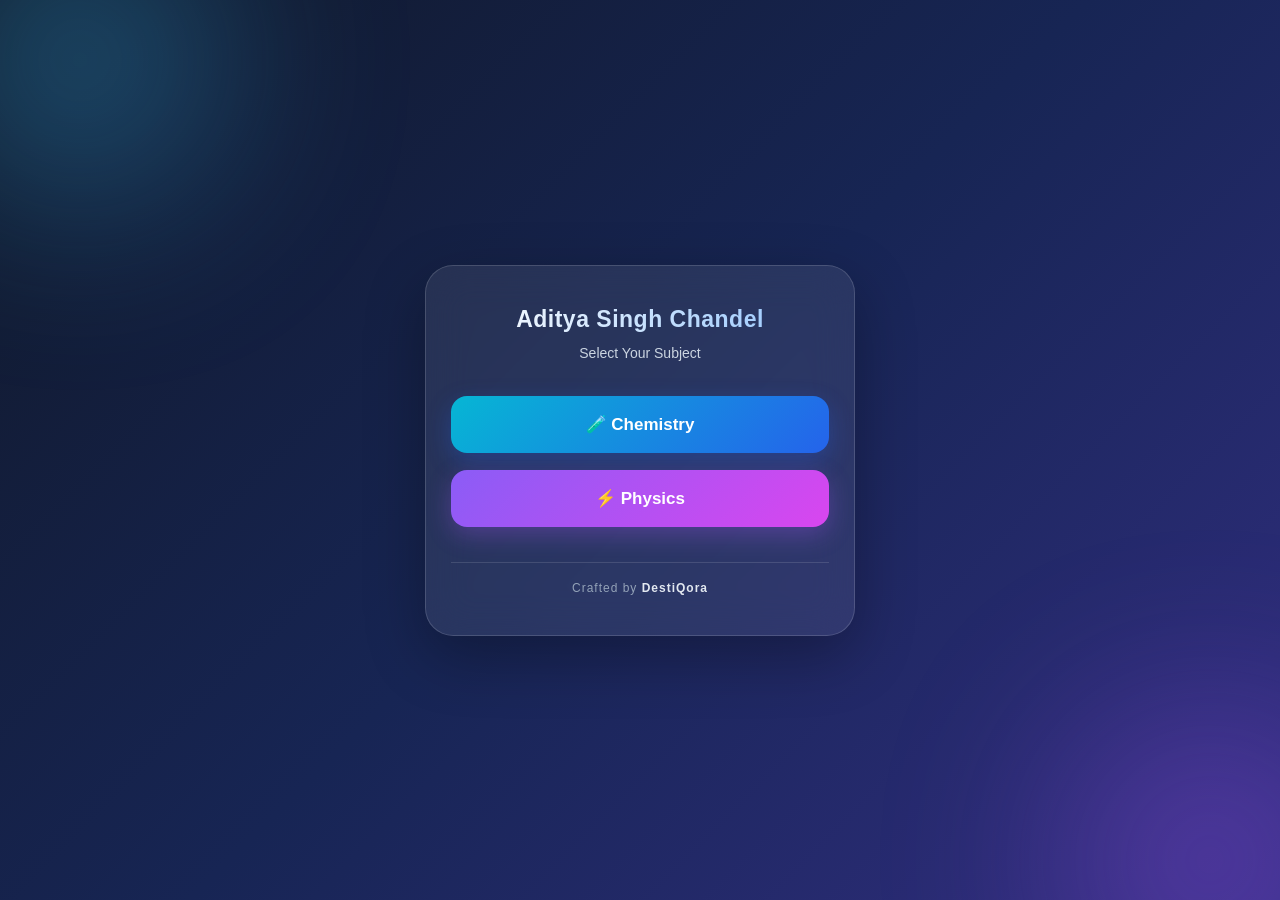
==== commit 167cb4e9: "Create index.html" ====
--- a/index.html
+++ b/index.html
@@ -1,294 +1,190 @@
 <!DOCTYPE html>
-<html lang="hi">
+<html lang="en">
 <head>
-  <meta charset="UTF-8">
-  <meta name="viewport" content="width=device-width, initial-scale=1.0">
-  <meta name="description" content="Applied Physics-I Code 4102 के प्रश्नपत्र के सभी प्रश्नों के हल, सूत्र और व्याख्या।">
-  <title>Applied Physics-I | Complete Solved Paper</title>
-  <link rel="preconnect" href="https://fonts.googleapis.com">
-  <link rel="preconnect" href="https://fonts.gstatic.com" crossorigin>
-  <link href="https://fonts.googleapis.com/css2?family=Hind:wght@400;500;600;700&family=Inter:wght@400;500;600;700;800&display=swap" rel="stylesheet">
-  <link rel="stylesheet" href="style.css">
+<meta charset="UTF-8">
+<meta name="viewport" content="width=device-width, initial-scale=1.0">
+<title>Study Portal | Aditya Singh Chandel</title>
+
+<style>
+* {
+    margin: 0;
+    padding: 0;
+    box-sizing: border-box;
+}
+
+body {
+    min-height: 100vh;
+    font-family: 'Segoe UI', Arial, sans-serif;
+    background: linear-gradient(135deg, #101828, #172554, #312e81);
+    display: flex;
+    align-items: center;
+    justify-content: center;
+    padding: 20px;
+    color: white;
+    overflow: hidden;
+}
+
+/* Background effects */
+body::before,
+body::after {
+    content: "";
+    position: fixed;
+    width: 280px;
+    height: 280px;
+    border-radius: 50%;
+    filter: blur(100px);
+    opacity: 0.35;
+    z-index: 0;
+}
+
+body::before {
+    background: #38bdf8;
+    top: -80px;
+    left: -60px;
+}
+
+body::after {
+    background: #a855f7;
+    bottom: -100px;
+    right: -70px;
+}
+
+/* Main container */
+.container {
+    position: relative;
+    z-index: 1;
+    width: 100%;
+    max-width: 430px;
+    padding: 40px 25px;
+    text-align: center;
+    background: rgba(255, 255, 255, 0.08);
+    border: 1px solid rgba(255, 255, 255, 0.15);
+    border-radius: 28px;
+    backdrop-filter: blur(20px);
+    -webkit-backdrop-filter: blur(20px);
+    box-shadow: 0 20px 60px rgba(0, 0, 0, 0.3);
+    animation: appear 0.8s ease;
+}
+
+/* Name */
+.name {
+    font-size: 23px;
+    font-weight: 700;
+    margin-bottom: 12px;
+    letter-spacing: 0.5px;
+    background: linear-gradient(90deg, #ffffff, #93c5fd);
+    -webkit-background-clip: text;
+    -webkit-text-fill-color: transparent;
+}
+
+.subtitle {
+    color: #cbd5e1;
+    font-size: 14px;
+    margin-bottom: 35px;
+}
+
+/* Buttons */
+.subject-btn {
+    display: block;
+    width: 100%;
+    padding: 18px;
+    margin: 17px 0;
+    border: none;
+    border-radius: 16px;
+    font-size: 17px;
+    font-weight: 700;
+    color: white;
+    cursor: pointer;
+    transition: 0.3s ease;
+    position: relative;
+    overflow: hidden;
+}
+
+.chemistry {
+    background: linear-gradient(135deg, #06b6d4, #2563eb);
+    box-shadow: 0 8px 25px rgba(37, 99, 235, 0.3);
+}
+
+.physics {
+    background: linear-gradient(135deg, #8b5cf6, #d946ef);
+    box-shadow: 0 8px 25px rgba(168, 85, 247, 0.3);
+}
+
+.subject-btn:hover {
+    transform: translateY(-4px) scale(1.02);
+    filter: brightness(1.12);
+}
+
+.subject-btn:active {
+    transform: scale(0.97);
+}
+
+/* Footer */
+.footer {
+    margin-top: 35px;
+    padding-top: 18px;
+    border-top: 1px solid rgba(255,255,255,0.12);
+    font-size: 12px;
+    color: #94a3b8;
+    letter-spacing: 1px;
+}
+
+.footer span {
+    color: #e2e8f0;
+    font-weight: 600;
+}
+
+/* Animation */
+@keyframes appear {
+    from {
+        opacity: 0;
+        transform: translateY(25px);
+    }
+    to {
+        opacity: 1;
+        transform: translateY(0);
+    }
+}
+
+@media (max-width: 480px) {
+    .container {
+        padding: 32px 20px;
+    }
+
+    .name {
+        font-size: 21px;
+    }
+}
+</style>
 </head>
+
 <body>
-  <header class="topbar">
-    <div class="brand">
-      <div class="brand-mark">AS</div>
-      <div>
-        <div class="brand-name">Aditya Singh Chandel</div>
-        <div class="brand-sub">APPLIED PHYSICS - I · CODE 4102</div>
-      </div>
+
+<div class="container">
+
+    <h1 class="name">Aditya Singh Chandel</h1>
+
+    <p class="subtitle">Select Your Subject</p>
+
+    <button class="subject-btn chemistry" onclick="openSubject('chem1.html')">
+        🧪 Chemistry
+    </button>
+
+    <button class="subject-btn physics" onclick="openSubject('phy1.html')">
+        ⚡ Physics
+    </button>
+
+    <div class="footer">
+        Crafted by <span>DestiQora</span>
     </div>
-    <div class="top-actions">
-      <button class="icon-btn" id="themeBtn" type="button" aria-label="Toggle theme" title="थीम बदलें">◐</button>
-      <button class="print-btn" type="button" onclick="window.print()">प्रिंट / PDF</button>
-    </div>
-  </header>
 
-  <main class="container">
-    <section class="hero">
-      <div class="eyebrow">BTEUP · हिंदी माध्यम · पूर्ण हल</div>
-      <h1>Applied Physics–I</h1>
-      <p>दिए गए प्रश्नपत्र के सभी पढ़े जा सकने वाले प्रश्नों के उत्तर। प्रत्येक खण्ड में वैकल्पिक प्रश्न भी शामिल हैं।</p>
-      <div class="meta-row">
-        <span>⏱ 3 घंटे</span><span>पूर्णांक: 60</span><span>प्रश्नपत्र कोड: 4102</span>
-      </div>
-    </section>
+</div>
 
-    <div class="toolbar">
-      <label class="search-wrap">
-        <span>⌕</span>
-        <input id="searchInput" type="search" placeholder="प्रश्न या विषय खोजें…">
-      </label>
-      <button class="utility-btn" id="expandBtn" type="button">सभी उत्तर खोलें</button>
-      <button class="utility-btn" id="collapseBtn" type="button">सभी बंद करें</button>
-    </div>
-    <p class="search-status" id="searchStatus" aria-live="polite"></p>
+<script>
+function openSubject(page) {
+    window.location.href = page;
+}
+</script>
 
-    <section class="paper-note">
-      <strong>पेपर पढ़ने के बारे में:</strong> यह उत्तर आपके भेजे गए दो फोटो (पृष्ठ 3 और 4) के आधार पर तैयार किया गया है। फोटो में दिख रहे प्रश्नों को उसी क्रम में रखा गया है। जहाँ प्रश्न की भाषा/दिए गए सूत्र में वैज्ञानिक अस्पष्टता है, वहाँ अलग से सावधानी नोट दिया गया है।
-    </section>
-
-    <section class="section" id="section-a">
-      <div class="section-heading">
-        <div><span class="section-kicker">खण्ड–अ</span><h2>वस्तुनिष्ठ प्रश्न · प्र.1</h2></div>
-        <span class="marks">10 × 1 = 10</span>
-      </div>
-      <p class="instruction">प्रश्नपत्र में दस प्रश्न करने हैं। अभ्यास के लिए सभी बारह उपप्रश्नों के उत्तर दिए गए हैं।</p>
-
-      <article class="qa"><h3>(i) निम्न में से किस एक का मात्रक समान है?</h3>
-        <p><b>उत्तर: (अ) बल एवं प्रतिबल × क्षेत्रफल।</b></p>
-        <p>प्रतिबल = बल / क्षेत्रफल, इसलिए प्रतिबल × क्षेत्रफल = बल। दोनों का SI मात्रक न्यूटन (N) है।</p>
-      </article>
-      <article class="qa"><h3>(ii) कोणीय संवेग का SI मात्रक क्या है?</h3>
-        <p><b>उत्तर: (ब) kg·m²·s⁻¹</b></p>
-        <p>क्योंकि कोणीय संवेग \(L=I\\omega\), जहाँ जड़त्व आघूर्ण का मात्रक kg·m² तथा कोणीय वेग का मात्रक s⁻¹ है।</p>
-      </article>
-      <article class="qa"><h3>(iii) दो सदिशों का अदिश गुणनफल क्या होता है?</h3>
-        <p><b>उत्तर: (अ) अदिश।</b></p>
-        <p>दो सदिशों का डॉट गुणनफल एक अदिश राशि देता है।</p>
-      </article>
-      <article class="qa"><h3>(iv) बल का आघूर्ण क्या कहलाता है?</h3>
-        <p><b>उत्तर: (स) टार्क (Torque)।</b></p>
-        <p>बल का आघूर्ण घूर्णन प्रभाव का माप है।</p>
-      </article>
-      <article class="qa"><h3>(v) दो समान्तर सदिशों का सदिश गुणनफल क्या होता है?</h3>
-        <p><b>उत्तर: शून्य।</b></p>
-        <p>\(|\\vec A\\times\\vec B|=AB\\sin\\theta\)। समान्तर सदिशों के लिए θ = 0° (या 180°), इसलिए सदिश गुणनफल शून्य होता है।</p>
-      </article>
-      <article class="qa"><h3>(vi) आवर्तकाल (T) एवं कोणीय आवृत्ति (ω) के बीच सम्बन्ध लिखिए।</h3>
-        <p><b>उत्तर:</b></p><div class="formula">T = 2π / ω</div>
-      </article>
-      <article class="qa"><h3>(vii) सूर्य से पृथ्वी तक सौर ऊर्जा किस विधि से आती है?</h3>
-        <p><b>उत्तर: विकिरण (Radiation)।</b></p>
-        <p>अंतरिक्ष में पदार्थ माध्यम नहीं है, इसलिए सूर्य की ऊर्जा विकिरण द्वारा पृथ्वी तक पहुँचती है।</p>
-      </article>
-      <article class="qa"><h3>(viii) अनुदैर्ध्य प्रतिबल एवं अनुदैर्ध्य विकृति के अनुपात को क्या कहते हैं?</h3>
-        <p><b>उत्तर: यंग प्रत्यास्थता गुणांक (Young’s modulus)।</b></p>
-        <div class="formula">Y = अनुदैर्ध्य प्रतिबल / अनुदैर्ध्य विकृति</div>
-      </article>
-      <article class="qa"><h3>(ix) वेग प्रवणता का SI मात्रक लिखिए।</h3>
-        <p><b>उत्तर: s⁻¹ (प्रति सेकण्ड)।</b></p>
-        <p>वेग प्रवणता = वेग / दूरी = (m·s⁻¹)/m = s⁻¹।</p>
-      </article>
-      <article class="qa"><h3>(x) CGS का पूरा नाम लिखिए।</h3>
-        <p><b>उत्तर: Centimetre–Gram–Second (सेन्टीमीटर–ग्राम–सेकण्ड) पद्धति।</b></p>
-      </article>
-      <article class="qa"><h3>(xi) जड़त्व आघूर्ण एवं कोणीय संवेग के बीच सम्बन्ध लिखिए।</h3>
-        <p><b>उत्तर:</b></p><div class="formula">L = Iω</div>
-        <p>यह नियत अक्ष के परितः घूर्णन के लिए है।</p>
-      </article>
-      <article class="qa"><h3>(xii) यदि A⃗ = î + 2ĵ + 3k̂, तो |A⃗| ज्ञात कीजिए।</h3>
-        <p><b>हल:</b></p>
-        <div class="formula">|A⃗| = √(1² + 2² + 3²) = √14</div>
-        <p><b>उत्तर: √14</b></p>
-      </article>
-    </section>
-
-    <section class="section" id="section-b">
-      <div class="section-heading">
-        <div><span class="section-kicker">खण्ड–ब</span><h2>अति लघु उत्तरीय प्रश्न · प्र.2</h2></div>
-        <span class="marks">5 प्रश्न करने हैं</span>
-      </div>
-      <p class="instruction">सभी सात प्रश्नों के उत्तर अभ्यास के लिए दिए गए हैं।</p>
-
-      <article class="qa"><h3>(i) धनात्मक कार्य को उदाहरण सहित समझाइए।</h3>
-        <p>जब बल और विस्थापन एक ही दिशा में हों, तब किया गया कार्य धनात्मक कहलाता है।</p>
-        <div class="formula">W = Fs cos θ</div>
-        <p>θ = 0° होने पर W = Fs, जो धनात्मक है। <b>उदाहरण:</b> किसी वस्तु को ऊपर उठाते समय लगाया गया ऊपर की ओर बल और उसका ऊपर की ओर विस्थापन।</p>
-      </article>
-      <article class="qa"><h3>(ii) x(t) = (v/A)(1 − e<sup>−At</sup>), जहाँ v वेग है। A की विमा ज्ञात कीजिए।</h3>
-        <p><b>हल:</b> घातांक −At विमाहीन होना चाहिए। अतः [A][t] = 1।</p>
-        <div class="formula">[A] = [t]⁻¹ = T⁻¹ = M⁰L⁰T⁻¹</div>
-        <p>जाँच: [v/A] = (LT⁻¹)/(T⁻¹) = L, जो x की विमा है।</p>
-        <p><b>उत्तर: [A] = M⁰L⁰T⁻¹</b></p>
-      </article>
-      <article class="qa"><h3>(iii) डिग्री सेन्टीग्रेड एवं फारेनहाइट के बीच सम्बन्ध लिखिए।</h3>
-        <div class="formula">C/5 = (F − 32)/9</div>
-        <p>या F = (9/5)C + 32, जहाँ C सेल्सियस तथा F फारेनहाइट ताप है।</p>
-      </article>
-      <article class="qa"><h3>(iv) g तथा G के बीच सम्बन्ध लिखिए।</h3>
-        <p>पृथ्वी की सतह पर किसी m द्रव्यमान पर गुरुत्वाकर्षण बल:</p>
-        <div class="formula">mg = GMm/R²  ⇒  g = GM/R²</div>
-        <p>यहाँ G सार्वत्रिक गुरुत्वाकर्षण नियतांक, M पृथ्वी का द्रव्यमान और R पृथ्वी की त्रिज्या है।</p>
-      </article>
-      <article class="qa"><h3>(v) विमीय विश्लेषण की दो कमियाँ लिखिए।</h3>
-        <ol><li>विमीय विश्लेषण से समीकरण में उपस्थित शुद्ध संख्यात्मक नियतांक, जैसे 2, 1/2 या π, ज्ञात नहीं किए जा सकते।</li><li>यह विमीय रूप से सही समीकरण की पूर्ण सत्यता की गारंटी नहीं देता; समान विमा वाली राशियों के बीच सही भौतिक सम्बन्ध इससे अकेले निर्धारित नहीं होता।</li></ol>
-      </article>
-      <article class="qa"><h3>(vi) घूर्णी त्रिज्या को परिभाषित कीजिए।</h3>
-        <p>किसी पिण्ड की घूर्णन अक्ष से वह दूरी k, जिस पर उसका सम्पूर्ण द्रव्यमान केन्द्रित मानने पर वही जड़त्व आघूर्ण प्राप्त हो, घूर्णी त्रिज्या कहलाती है।</p>
-        <div class="formula">I = Mk²  ⇒  k = √(I/M)</div>
-      </article>
-      <article class="qa"><h3>(vii) स्थैतिक एवं गतिज घर्षण को परिभाषित कीजिए।</h3>
-        <p><b>स्थैतिक घर्षण:</b> संपर्क सतहों के बीच वह घर्षण जो वस्तु के फिसलना शुरू करने से पहले उसकी गति की प्रवृत्ति का विरोध करता है।</p>
-        <p><b>गतिज घर्षण:</b> जब वस्तु सतह पर फिसल रही हो, तब उसकी गति का विरोध करने वाला घर्षण।</p>
-        <p><b>उदाहरण:</b> स्थिर बक्से को धक्का देना—स्थैतिक घर्षण; फर्श पर फिसलता बक्सा—गतिज घर्षण।</p>
-      </article>
-    </section>
-
-    <section class="section" id="section-c">
-      <div class="section-heading">
-        <div><span class="section-kicker">खण्ड–स</span><h2>लघु उत्तरीय प्रश्न · प्र.3</h2></div>
-        <span class="marks">8 × 2.5 = 20</span>
-      </div>
-      <p class="instruction">सभी दस प्रश्नों के उत्तर दिए गए हैं।</p>
-
-      <article class="qa"><h3>(i) 122°F को °C में रूपान्तरित कीजिए।</h3>
-        <div class="formula">C = (5/9)(F − 32) = (5/9)(122 − 32) = (5/9) × 90 = 50°C</div>
-        <p><b>उत्तर: 50°C</b></p>
-      </article>
-      <article class="qa"><h3>(ii) A⃗ = 2î + 3ĵ − k̂ तथा B⃗ = 3î + ĵ + 2k̂, तब A⃗ · B⃗ ज्ञात कीजिए।</h3>
-        <div class="formula">A⃗ · B⃗ = 2(3) + 3(1) + (−1)(2) = 6 + 3 − 2 = 7</div>
-        <p><b>उत्तर: 7</b></p>
-      </article>
-      <article class="qa"><h3>(iii) गुरुत्वीय त्वरण को परिभाषित कीजिए। पृथ्वी की सतह से ऊपर जाने पर इसका व्यंजक प्राप्त कीजिए।</h3>
-        <p>गुरुत्वाकर्षण बल के कारण स्वतंत्र रूप से गिरती वस्तु में उत्पन्न त्वरण गुरुत्वीय त्वरण कहलाता है। पृथ्वी की सतह पर:</p>
-        <div class="formula">g = GM/R²</div>
-        <p>सतह से h ऊँचाई पर पृथ्वी के केन्द्र से दूरी R + h होगी। इसलिए:</p>
-        <div class="formula">gₕ = GM/(R + h)² = g [R/(R + h)]²</div>
-        <p><b>उत्तर:</b> gₕ = g[R/(R+h)]²।</p>
-      </article>
-      <article class="qa"><h3>(iv) कार्य-ऊर्जा प्रमेय का कथन लिखिए एवं समझाइए।</h3>
-        <p><b>कथन:</b> किसी वस्तु पर किया गया परिणामी कार्य उसकी गतिज ऊर्जा में परिवर्तन के बराबर होता है।</p>
-        <p>यदि द्रव्यमान m की वस्तु का प्रारम्भिक वेग u और अन्तिम वेग v हो, तो:</p>
-        <div class="formula">W = Fs = mas</div>
-        <p>गति के समीकरण v² − u² = 2as से:</p>
-        <div class="formula">W = m(v² − u²)/2 = ½mv² − ½mu²</div>
-        <p><b>अतः W = K.E.अन्तिम − K.E.प्रारम्भिक।</b></p>
-      </article>
-      <article class="qa"><h3>(v) हुक नियम का कथन लिखिए एवं प्रतिबल को परिभाषित कीजिए।</h3>
-        <p><b>हुक का नियम:</b> प्रत्यास्थता सीमा के भीतर प्रतिबल, विकृति के समानुपाती होता है।</p>
-        <div class="formula">प्रतिबल ∝ विकृति ;  Y = प्रतिबल / अनुदैर्ध्य विकृति</div>
-        <p><b>प्रतिबल:</b> किसी वस्तु के अनुप्रस्थ काट के प्रति इकाई क्षेत्रफल पर लगने वाला आन्तरिक पुनर्स्थापन बल।</p>
-        <div class="formula">Stress = F/A</div>
-        <p>SI मात्रक: N/m² या पास्कल (Pa)।</p>
-      </article>
-      <article class="qa"><h3>(vi) विमाओं की समांगता के सिद्धान्त को समझाइए।</h3>
-        <p><b>कथन:</b> किसी भौतिक समीकरण के दोनों पक्षों की विमाएँ समान होनी चाहिए तथा जोड़े/घटाए जाने वाले पदों की विमाएँ भी समान होनी चाहिए।</p>
-        <p><b>उदाहरण:</b> s = ut + ½at² में [s] = L, [ut] = LT⁻¹ × T = L और [at²] = LT⁻² × T² = L। अतः समीकरण विमीय रूप से समांग है।</p>
-      </article>
-      <article class="qa"><h3>(vii) द्रव की श्यानता पर ताप के प्रभाव को समझाइए।</h3>
-        <p>द्रव की परतों के बीच सापेक्ष गति का विरोध करने वाला गुण श्यानता कहलाता है। सामान्यतः ताप बढ़ने पर द्रवों की श्यानता घटती है, क्योंकि अणुओं के बीच संसंजन का प्रभाव कम प्रभावी हो जाता है।</p>
-        <p><b>उदाहरण:</b> गर्म तेल ठंडे तेल की तुलना में अधिक आसानी से बहता है।</p>
-      </article>
-      <article class="qa"><h3>(viii) चालन एवं संवहन को परिभाषित कीजिए एवं समझाइए।</h3>
-        <p><b>चालन (Conduction):</b> पदार्थ के समग्र स्थानान्तरण के बिना, कणों/मुक्त इलेक्ट्रॉनों के माध्यम से ऊष्मा का स्थानान्तरण। उदाहरण: गर्म चाय में रखे धातु के चम्मच का दूसरा सिरा गर्म होना।</p>
-        <p><b>संवहन (Convection):</b> द्रव या गैस के वास्तविक सामूहिक प्रवाह द्वारा ऊष्मा का स्थानान्तरण। उदाहरण: बर्तन में पानी गर्म होने पर गर्म पानी का ऊपर उठना।</p>
-      </article>
-      <article class="qa"><h3>(ix) बर्नौली प्रमेय का कथन लिखिए एवं समझाइए।</h3>
-        <p><b>कथन:</b> आदर्श, असंपीड्य तथा अश्यान द्रव के स्थिर धारारेखीय प्रवाह में एक ही धारारेखा पर दाब ऊर्जा, गतिज ऊर्जा और स्थितिज ऊर्जा का प्रति इकाई आयतन योग नियत रहता है।</p>
-        <div class="formula">P + ½ρv² + ρgh = नियतांक</div>
-        <p>जहाँ P दाब, ρ घनत्व, v वेग, g गुरुत्वीय त्वरण और h ऊँचाई है। समान ऊँचाई पर वेग बढ़ने पर दाब घटता है।</p>
-        <p><b>उपयोग:</b> वेंचुरीमीटर, एटोमाइज़र/स्प्रे पम्प तथा पिटोट ट्यूब।</p>
-      </article>
-      <article class="qa"><h3>(x) द्रव की श्यानता गुणांक एवं द्रव की श्यानता पर ताप के प्रभाव को परिभाषित कीजिए एवं समझाइए।</h3>
-        <p><b>श्यानता गुणांक (η):</b> न्यूटन के श्यानता नियम के अनुसार, प्रति इकाई क्षेत्रफल पर स्पर्शरेखीय बल, वेग प्रवणता के समानुपाती होता है।</p>
-        <div class="formula">F/A = η(dv/dx)  ⇒  η = F/[A(dv/dx)]</div>
-        <p>SI मात्रक: Pa·s या N·s·m⁻²।</p>
-        <p><b>ताप का प्रभाव:</b> सामान्यतः द्रवों में ताप बढ़ने पर श्यानता घटती है, जबकि गैसों में ताप बढ़ने पर श्यानता बढ़ती है।</p>
-      </article>
-    </section>
-
-    <section class="section" id="section-d">
-      <div class="section-heading">
-        <div><span class="section-kicker">खण्ड–द</span><h2>विस्तृत एवं वर्णनात्मक प्रश्न · प्र.4</h2></div>
-        <span class="marks">4 × 5 = 20</span>
-      </div>
-      <p class="instruction">सभी छह प्रश्नों के उत्तर दिए गए हैं।</p>
-
-      <article class="qa"><h3>(i) यदि दो द्रव्यमानों m₁ तथा m₂ के बीच दूरी r है, उनके बीच लगने वाला गुरुत्वीय बल F = Km₁m₂/r³ है, जहाँ K नियतांक है। इसकी सत्यता की जाँच कीजिए तथा सही सूत्र ज्ञात कीजिए।</h3>
-        <p><b>विमीय जाँच:</b> बल की विमा [F] = MLT⁻²। दिए गए सूत्र से:</p>
-        <div class="formula">[F] = [K] M² L⁻³</div>
-        <p>अतः दिए गए समीकरण को विमीय रूप से सही बनाने के लिए:</p>
-        <div class="formula">[K] = [F]L³/M² = M⁻¹L⁴T⁻²</div>
-        <p><b>महत्त्वपूर्ण सावधानी:</b> केवल यह कहकर कि r³ गलत है, निष्कर्ष नहीं निकाला जा सकता, क्योंकि प्रश्न में K को केवल “नियतांक” कहा गया है। यदि K की विमा ऊपर वाली हो, तो दिया गया समीकरण विमीय रूप से संगत हो सकता है। लेकिन यदि K से सार्वत्रिक गुरुत्वाकर्षण नियतांक G अभिप्रेत है, तो [G] = M⁻¹L³T⁻² और न्यूटन के गुरुत्वाकर्षण नियम का सही सूत्र है:</p>
-        <div class="formula">F = Gm₁m₂/r²</div>
-        <p>इसलिए प्रश्न के मुद्रित r³ सूत्र को सार्वत्रिक गुरुत्वाकर्षण नियम का सूत्र नहीं माना जा सकता।</p>
-      </article>
-      <article class="qa"><h3>(ii) जड़त्व आघूर्ण को परिभाषित कीजिए एवं इसका भौतिक महत्व लिखिए। ठोस गोले एवं ठोस डिस्क का व्यास के परितः घूर्णी त्रिज्या ज्ञात कीजिए।</h3>
-        <p><b>परिभाषा:</b> किसी पिण्ड के कणों के द्रव्यमान तथा घूर्णन अक्ष से उनकी लम्बवत दूरी के वर्ग के गुणनफल के योग को उस अक्ष के सापेक्ष जड़त्व आघूर्ण कहते हैं।</p>
-        <div class="formula">I = Σmr²</div>
-        <p><b>भौतिक महत्व:</b> यह घूर्णन गति में पिण्ड के जड़त्व का माप है। I जितना अधिक होगा, समान कोणीय त्वरण उत्पन्न करने के लिए उतना अधिक बल-आघूर्ण चाहिए।</p>
-        <p><b>घूर्णी त्रिज्या:</b> I = Mk², इसलिए k = √(I/M)।</p>
-        <p><b>(1) ठोस गोला, व्यास के परितः:</b> I = (2/5)MR²</p>
-        <div class="formula">Mk² = (2/5)MR²  ⇒  k = R√(2/5)</div>
-        <p><b>(2) ठोस डिस्क, व्यास के परितः:</b> I = (1/4)MR²</p>
-        <div class="formula">Mk² = (1/4)MR²  ⇒  k = R/2</div>
-      </article>
-      <article class="qa"><h3>(iii) अभिकेन्द्र त्वरण को परिभाषित कीजिए एवं समझाइए। अभिकेन्द्र त्वरण एवं अभिकेन्द्र बल के बीच सम्बन्ध लिखिए। अपकेन्द्र बल को परिभाषित कीजिए।</h3>
-        <p><b>अभिकेन्द्र त्वरण:</b> वृत्तीय गति करती वस्तु के वेग की दिशा बदलने के कारण वृत्त के केन्द्र की ओर उत्पन्न त्वरण अभिकेन्द्र त्वरण कहलाता है।</p>
-        <div class="formula">aᶜ = v²/r = ω²r</div>
-        <p><b>अभिकेन्द्र बल:</b> वस्तु को वृत्तीय पथ पर बनाए रखने के लिए केन्द्र की ओर लगने वाला परिणामी बल।</p>
-        <div class="formula">Fᶜ = maᶜ = mv²/r = mω²r</div>
-        <p><b>सम्बन्ध:</b> Fᶜ = maᶜ। दोनों की दिशा केन्द्र की ओर होती है।</p>
-        <p><b>अपकेन्द्र बल:</b> घूर्णनशील सन्दर्भ तंत्र में अनुभव किया जाने वाला बाहर की ओर आभासी (काल्पनिक) बल अपकेन्द्र बल कहलाता है। इसका परिमाण mω²r होता है और दिशा केन्द्र से बाहर की ओर होती है। यह जड़त्वीय सन्दर्भ तंत्र में वास्तविक अन्तःक्रिया बल नहीं है।</p>
-      </article>
-      <article class="qa"><h3>(iv) स्थैतिक, गतिज एवं सीमांत घर्षण को उदाहरण सहित विस्तारपूर्वक समझाइए।</h3>
-        <p><b>स्थैतिक घर्षण:</b> संपर्क में रखी सतहों के बीच वह घर्षण जो फिसलना शुरू होने से पहले गति की प्रवृत्ति का विरोध करता है। यह आवश्यकतानुसार बदलता है और अधिकतम मान तक पहुँचता है।</p>
-        <p><b>गतिज घर्षण:</b> जब एक सतह दूसरी पर फिसल रही हो, तब गति का विरोध करने वाला घर्षण। सामान्य मॉडल में fₖ = μₖN।</p>
-        <p><b>सीमांत घर्षण:</b> फिसलन शुरू होने के ठीक पहले स्थैतिक घर्षण का अधिकतम मान। fₗ = μₛN।</p>
-        <p>यहाँ N अभिलम्ब प्रतिक्रिया, μₛ स्थैतिक घर्षण गुणांक और μₖ गतिज घर्षण गुणांक हैं। सामान्यतः समान सतहों के लिए μₛ > μₖ होता है।</p>
-        <p><b>उदाहरण:</b> स्थिर बक्से को धक्का देते समय स्थैतिक घर्षण; बक्सा फिसलने लगे तो गतिज घर्षण; फिसलना शुरू होने से ठीक पहले का अधिकतम घर्षण सीमांत घर्षण है।</p>
-      </article>
-      <article class="qa"><h3>(v) पृष्ठ तनाव एवं कैपिलरी एक्शन (केशिका आरोहण) सूत्र को परिभाषित कीजिए एवं समझाइए। पृष्ठ तनाव के दो उपयोग लिखिए।</h3>
-        <p><b>पृष्ठ तनाव:</b> द्रव की मुक्त सतह पर खींची गई काल्पनिक रेखा की प्रति इकाई लम्बाई पर, रेखा के लम्बवत लगने वाला स्पर्शरेखीय बल पृष्ठ तनाव कहलाता है।</p>
-        <div class="formula">T = F/L</div>
-        <p>SI मात्रक: N·m⁻¹।</p>
-        <p><b>केशिका क्रिया:</b> बहुत पतली नली में द्रव का ऊपर चढ़ना या नीचे उतरना केशिका क्रिया कहलाता है। त्रिज्या r की नली में, संपर्क कोण θ के लिए ऊपर की ओर पृष्ठ तनाव बल 2πrTcosθ तथा द्रव स्तम्भ का भार πr²hρg होता है। संतुलन पर:</p>
-        <div class="formula">2πrTcosθ = πr²hρg</div>
-        <div class="formula">h = 2T cosθ / (rρg)</div>
-        <p>यहाँ h केशिका आरोहण, ρ द्रव का घनत्व और g गुरुत्वीय त्वरण है। यह सूत्र गोलाकार नली, स्थिर संतुलन तथा सामान्य केशिका मॉडल के लिए है।</p>
-        <p><b>पृष्ठ तनाव के दो उपयोग/उदाहरण:</b></p>
-        <ol><li>केशिका क्रिया के कारण लैम्प की बत्ती में तेल ऊपर चढ़ता है।</li><li>साबुन/डिटर्जेंट पानी का पृष्ठ तनाव घटाकर कपड़े को भिगोने और सफाई में मदद करते हैं।</li></ol>
-      </article>
-      <article class="qa"><h3>(vi) शक्ति को परिभाषित कीजिए एवं इसका SI मात्रक लिखिए। मशीन 10⁸ N बल लगाकर क्रेट को 2 सेकण्ड में 30 मीटर विस्थापित करती है। शक्ति ज्ञात कीजिए।</h3>
-        <p><b>शक्ति:</b> कार्य करने की दर को शक्ति कहते हैं।</p>
-        <div class="formula">P = W/t</div>
-        <p>SI मात्रक वाट (W) है; 1 W = 1 J/s। बल और विस्थापन समान दिशा में माने गए हैं।</p>
-        <p><b>दिया है:</b> F = 10⁸ N, s = 30 m, t = 2 s।</p>
-        <div class="formula">W = Fs = 10⁸ × 30 = 3 × 10⁹ J</div>
-        <div class="formula">P = W/t = (3 × 10⁹)/2 = 1.5 × 10⁹ W</div>
-        <p><b>उत्तर: 1.5 × 10⁹ वाट।</b></p>
-      </article>
-    </section>
-
-    <section class="check-panel">
-      <h2>जाँच के बाद विशेष ध्यान</h2>
-      <ul>
-        <li><b>प्र.4 (iii):</b> प्रश्न में अभिकेन्द्र त्वरण और अभिकेन्द्र बल पूछा गया है; अपकेन्द्र बल की परिभाषा भी अलग से माँगी गई है। दोनों को आपस में न मिलाएँ।</li>
-        <li><b>प्र.4 (i):</b> फोटो में r³ छपा है और K को केवल नियतांक कहा गया है। इसलिए K की विमा निकालना सही है; r² वाला न्यूटन का गुरुत्वाकर्षण नियम तभी लागू होगा जब K = G हो।</li>
-        <li><b>प्र.2 (ii):</b> घातांक में −At विमाहीन होना चाहिए, इसलिए [A] = T⁻¹।</li>
-        <li><b>प्र.4 (ii):</b> ठोस गोले और ठोस डिस्क दोनों के लिए अक्ष व्यास है; डिस्क का जड़त्व आघूर्ण (1/4)MR² है, (1/2)MR² नहीं।</li>
-        <li><b>प्र.4 (vi):</b> शक्ति की गणना में बल और विस्थापन एक ही दिशा में माने गए हैं, जैसा प्रश्न में कोण नहीं दिया गया है।</li>
-      </ul>
-    </section>
-
-    <footer class="footer">
-      <div class="footer-line"></div>
-      <p>अध्ययन के लिए तैयार · Applied Physics–I · Code 4102</p>
-      <strong>Crafted By DestiQora</strong>
-    </footer>
-  </main>
-  <script src="script.js"></script>
 </body>
 </html>
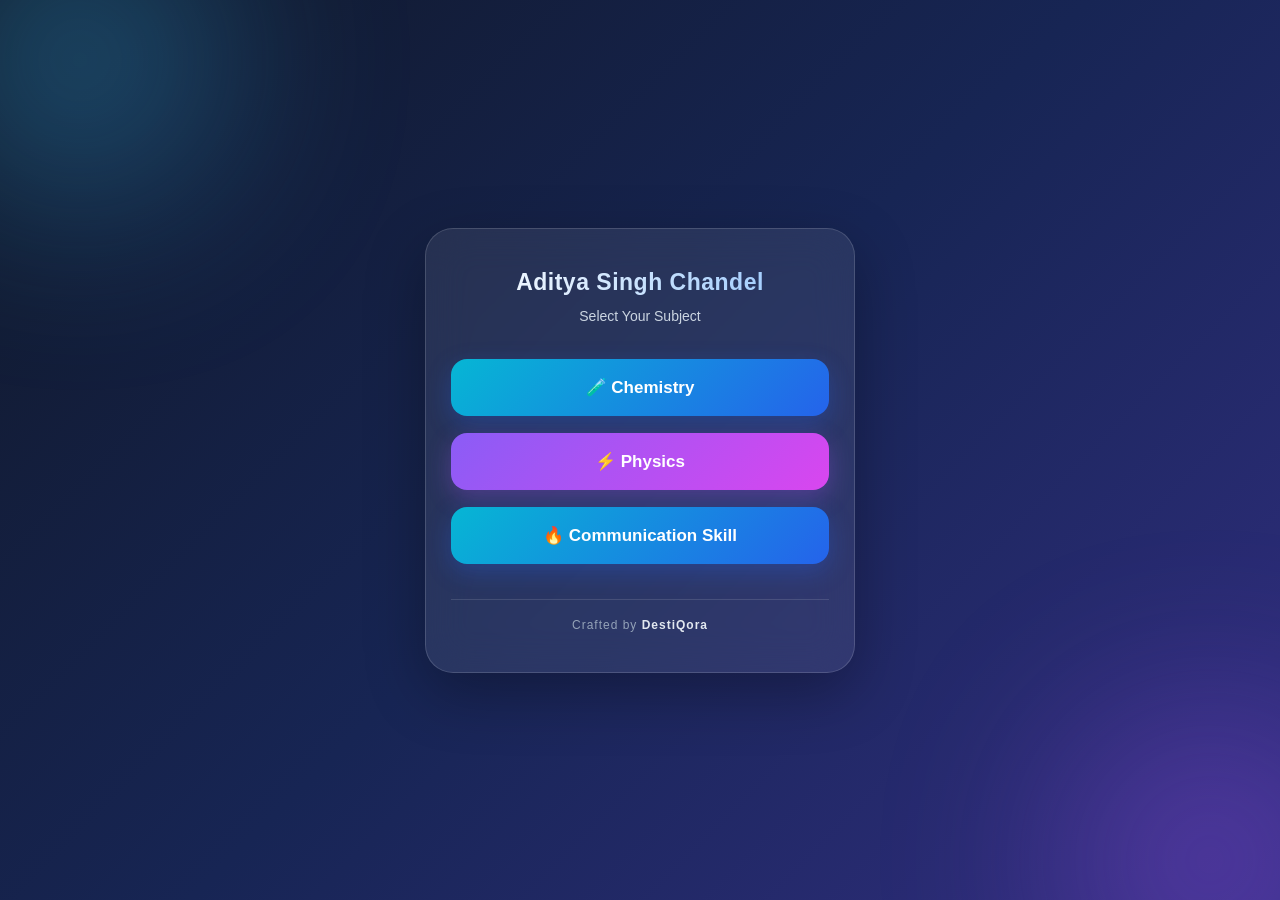
==== commit 8a1f5c5b: "Update index.html" ====
--- a/index.html
+++ b/index.html
@@ -110,6 +110,11 @@
     box-shadow: 0 8px 25px rgba(168, 85, 247, 0.3);
 }
 
+.cs {
+    background: linear-gradient(135deg, #06b6d4, #2563eb);
+    box-shadow: 0 8px 25px rgba(37, 99, 235, 0.3);
+    }
+    
 .subject-btn:hover {
     transform: translateY(-4px) scale(1.02);
     filter: brightness(1.12);
@@ -174,6 +179,10 @@
         ⚡ Physics
     </button>
 
+    <button class="subject-btn cs" onclick="openSubject('cs1.html')">
+        🔥 Communication Skill 
+    </button>
+    
     <div class="footer">
         Crafted by <span>DestiQora</span>
     </div>
